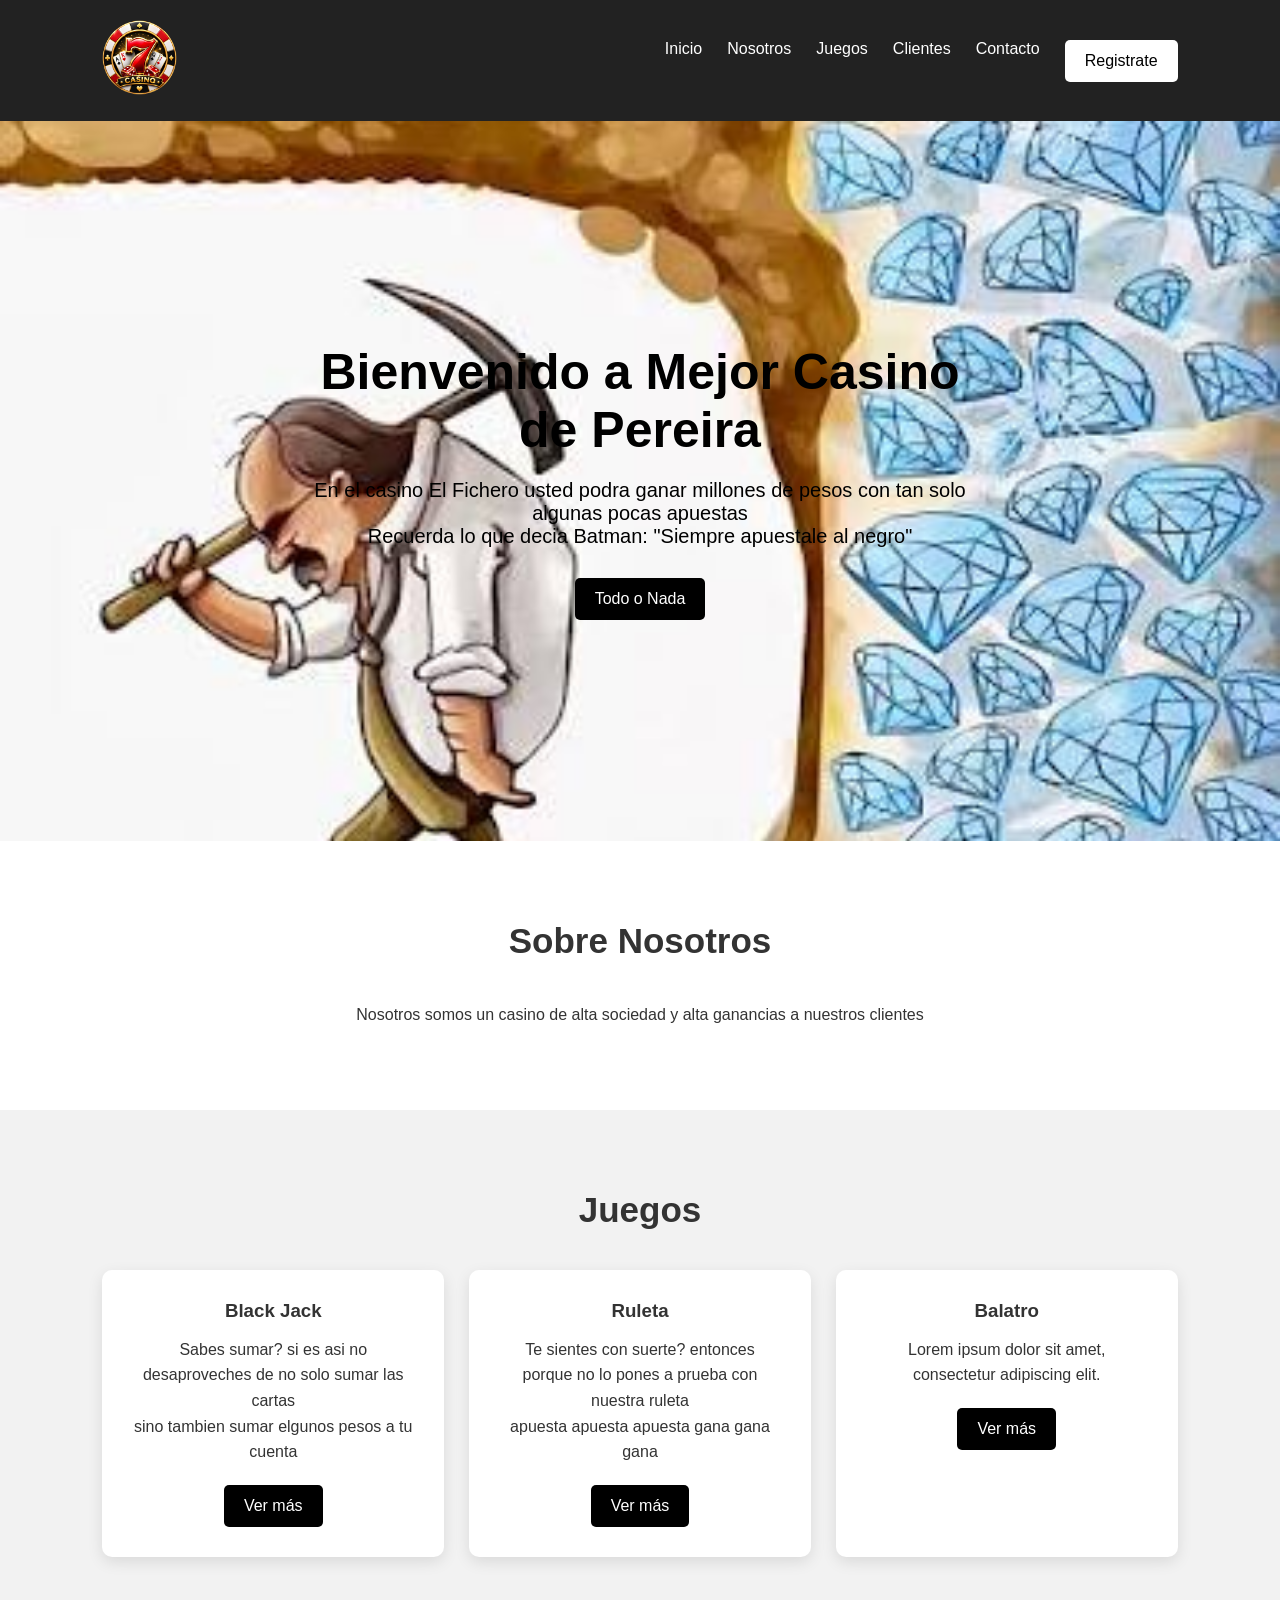
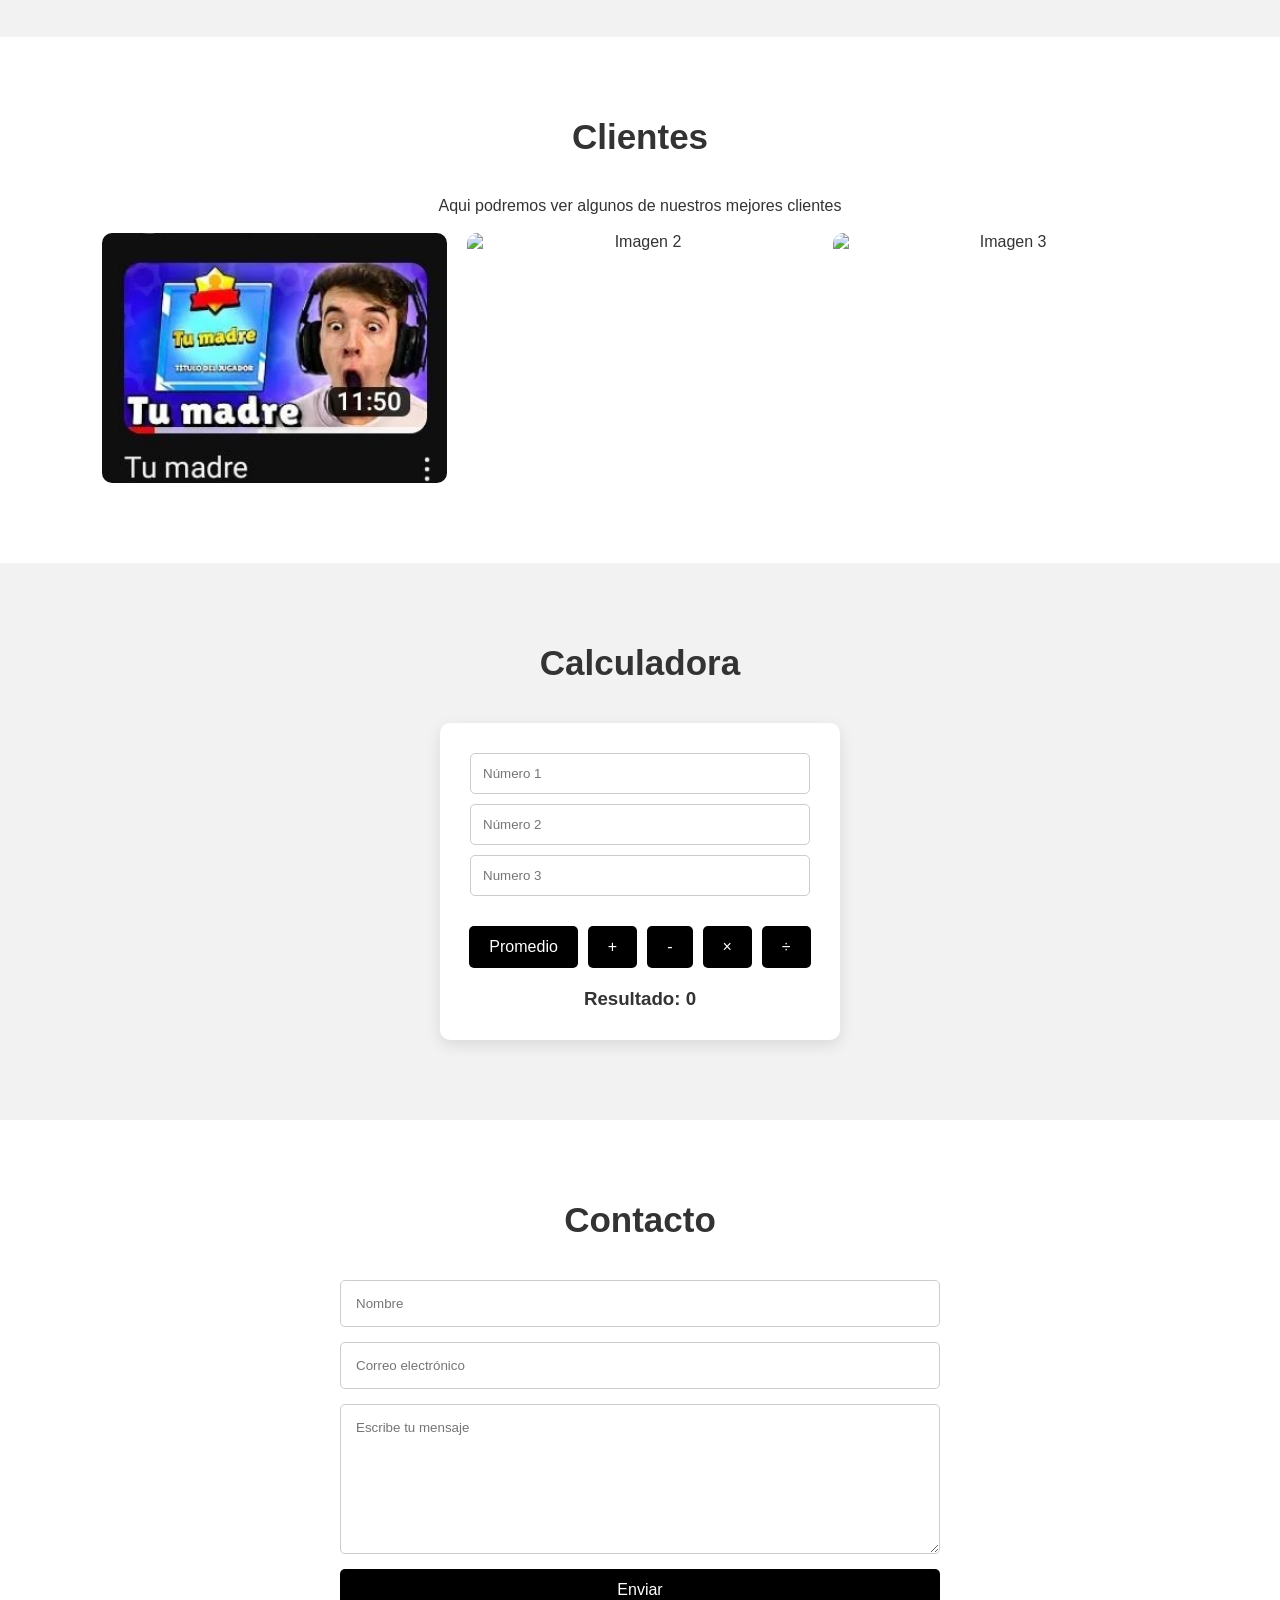
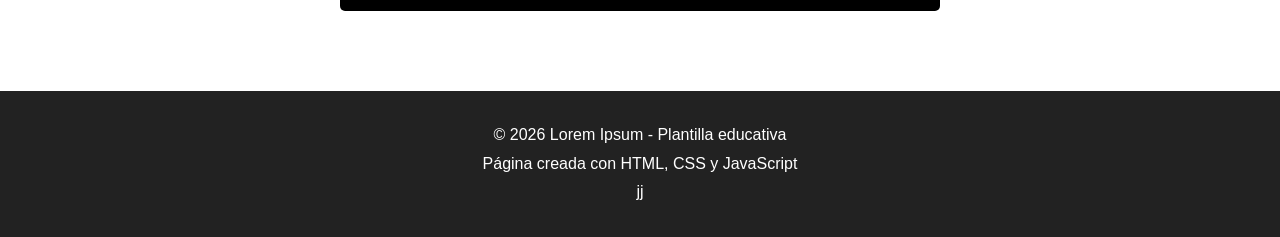
==== index.html @ 34bbb3a9 "modified:   index.html 	modified:   styles.css" ====
<!DOCTYPE html>
<html lang="es">
<head>
    <meta charset="UTF-8">
    <meta name="viewport" content="width=device-width, initial-scale=1.0">

    <title>El Fichero</title>

    <!-- Conexión con CSS -->
    <link rel="stylesheet" href="styles.css">
</head>

<body>

    <!-- =========================
         ENCABEZADO
    ========================== -->
    <header>

        <div class="logo">
            <img src="logo.png" alt="" width="75px">
        </div>

        <nav>
            <a href="#inicio" class="botr">Inicio</a>
            <a href="#nosotros" class="botg">Nosotros</a>
            <a href="#servicios" class="botr">Juegos</a>
            <a href="#clientes" class="botg">Clientes</a>
            <a href="#contacto" class="botr">Contacto</a>
            <button href="registro.html" class="BT">Registrate</button>
        </nav>

    </header>


    <!-- =========================
         SECCIÓN PRINCIPAL
    ========================== -->
    <section id="inicio" class="hero">

        <div class="hero-text">

            <h1>Bienvenido a Mejor Casino de Pereira</h1>

            <p>
                En el casino El Fichero usted podra ganar millones de pesos con tan solo algunas pocas apuestas <br>
                Recuerda lo que decia Batman: "Siempre apuestale al negro"
            </p>

            <button onclick="mostrarMensaje()">
                Todo o Nada
            </button>

        </div>

    </section>


    <!-- =========================
         NOSOTROS
    ========================== -->
    <section id="nosotros" class="section">

        <h2>Sobre Nosotros</h2>

        <p class="texto-centro">
            Nosotros somos un casino de alta sociedad y alta ganancias a nuestros clientes
        </p>

    </section>


    <!-- =========================
         SERVICIOS
    ========================== -->
    <section id="servicios" class="section fondo">

        <h2>Juegos</h2>

        <div class="cards">

            <div class="card">
                <h3>Black Jack</h3>
                <p>
                Sabes sumar? si es asi no desaproveches de no solo sumar las cartas<br>
                    sino tambien sumar elgunos pesos a tu cuenta
                </p>

                <button onclick="mostrarServicio('Bro momento')">
                    Ver más
                </button>
            </div>


            <div class="card">
                <h3>Ruleta</h3>
                <p>
                  Te sientes con suerte? entonces porque no lo pones a prueba con nuestra ruleta<br>
                    apuesta apuesta apuesta gana gana gana
                </p>

                <button onclick="mostrarServicio('Servicio 02')">
                    Ver más
                </button>
            </div>
            <!--XDd-->

            <div class="card">
                <h3>Balatro</h3>
                <p>
                    Lorem ipsum dolor sit amet, consectetur adipiscing elit.
                </p>

                <button onclick="mostrarServicio('Servicio 03')">
                    Ver más
                </button>
            </div>

        </div>

    </section>


    <!-- =========================
         GALERÍA
    ========================== -->
    <section id="clientes" class="section">

        <h2>Clientes</h2>
        <p>Aqui podremos ver algunos de nuestros mejores clientes</p>
        <br>
        <div class="galeria">

            <img
                src="tumadre.jpeg"
                alt="Imagen 1"
                onclick="ampliarImagen(this)"
         >

            <img
                src="https://picsum.photos/400/300?random=2"
                alt="Imagen 2"
                onclick="ampliarImagen(this)"
            >

            <img
                src="https://picsum.photos/400/300?random=3"
                alt="Imagen 3"
                onclick="ampliarImagen(this)"
            >

        </div>

    </section>


    <!-- =========================
         CALCULADORA
    ========================== -->
    <section class="section fondo">

        <h2>Calculadora</h2>

        <div class="calculadora">

            <input
                type="number"
                id="numero1"
                placeholder="Número 1"
            >

            <input
                type="number"
                id="numero2"
                placeholder="Número 2"
            >
            <input
                type="number"
                id="numero3"
                placeholder="Numero 3"
            >
            <div class="botones-calculadora">
                <button onclick="promedio()">
                    Promedio
                </button>

                <button onclick="sumar()">
                    +
                </button>

                <button onclick="restar()">
                    -
                </button>

                <button onclick="multiplicar()">
                    ×
                </button>

                <button onclick="dividir()">
                    ÷
                </button>

            </div>

            <h3 id="resultado">
                Resultado: 0
            </h3>

        </div>

    </section>


    <!-- =========================
         CONTACTO
    ========================== -->
    <section id="contacto" class="section">

        <h2>Contacto</h2>

        <form onsubmit="enviarFormulario(event)">

            <input
                type="text"
                id="nombre"
                placeholder="Nombre"
                required
            >

            <input
                type="email"
                id="correo"
                placeholder="Correo electrónico"
                required
            >

            <textarea
                id="mensaje"
                placeholder="Escribe tu mensaje"
                required
            ></textarea>

            <button type="submit">
                Enviar
            </button>

        </form>

    </section>


    <!-- =========================
         PIE DE PÁGINA
    ========================== -->
    <footer>

        <p>
            © 2026 Lorem Ipsum - Plantilla educativa
        </p>

        <p>
            Página creada con HTML, CSS y JavaScript
        </p>
        <span>jj</span>

    </footer>


    <!-- Conexión con JavaScript -->
    <script src="script.js"></script>

</body>
</html>
---- styles.css ----
/* =========================
   CONFIGURACIÓN GENERAL
========================= */

* {
    margin: 0;
    padding: 0;
    box-sizing: border-box;
}

html {
    scroll-behavior: smooth;
}

body {
    font-family: Arial, sans-serif;
    background-color: #ffffff;
    color: #333333;
}
body p {
    font-family:'Lucida Sans', 'Lucida Sans Regular', 'Lucida Grande', 'Lucida Sans Unicode', Geneva, Verdana, sans-serif;
}
nav .BT{
    background-color: white;
    color: black;

    border: none;

    padding: 12px 20px;

    border-radius: 5px;

    cursor: pointer;

    font-size: 16px;

    font-family:'Franklin Gothic Medium', 'Arial Narrow', Arial, sans-serif;
    
    display: flex;

    transition: 0.4s;
}
nav .BT:hover {
    background-color: darkgreen;
    color: white;

}

/* =========================
   ENCABEZADO
========================= */

header {
    background-color: #222222;
    color: white;

    display: flex;
    justify-content: space-between;
    align-items: center;

    padding: 20px 8%;

    position: sticky;
    top: 0;

    z-index: 1000;
}

.logo {
    font-size: 25px;
    font-weight: bold;
}

nav {
    display: flex;
    gap: 25px;
}

nav a{
    color: white;
    text-decoration: none;
}

nav .botr:hover{
    color: red;
}
nav .botg:hover{
    color: darkgreen;
}


/* =========================
   HERO
========================= */

.hero {
    min-height: 80vh;

    display: flex;
    justify-content: center;
    align-items: center;

    text-align: center;

    padding: 40px;

    background-image:
        url("apuesta.jfif");

    background-size: cover;
    background-position: center;

    color: black;
}

.hero-text {
    max-width: 700px;
}

.hero h1 {
    font-size: 50px;
    margin-bottom: 20px;
}

.hero p {
    font-size: 20px;
    margin-bottom: 30px;
}


/* =========================
   SECCIONES
========================= */

.section {
    padding: 80px 8%;
    text-align: center;
}

.section h2 {
    text-align: center;
    font-size: 35px;
    margin-bottom: 40px;
}

.fondo {
    background-color: #f2f2f2;
}

.texto-centro {
    max-width: 800px;
    margin: auto;
    text-align: center;
    line-height: 1.8;
}


/* =========================
   BOTONES
========================= */

button {
    background-color: black;
    color: white;
   
    border: none;

    padding: 12px 20px;

    border-radius: 5px;

    cursor: pointer;

    font-size: 16px;

    transition-duration: 0.4s;
}

button:hover {
    background-color: green;
}


/* =========================
   TARJETAS
========================= */

.cards {
    display: grid;

    grid-template-columns:
        repeat(3, 1fr);

    gap: 25px;
}

.card {
    background-color: white;

    padding: 30px;

    text-align: center;

    border-radius: 10px;

    box-shadow:
        0 5px 15px rgba(0, 0, 0, 0.1);
}

.card h3 {
    margin-bottom: 15px;
}

.card p {
    margin-bottom: 20px;
    line-height: 1.6;
}


/* =========================
    ERÍA
========================= */

.galeria {
    display: grid;

    grid-template-columns:
        repeat(3, 1fr);

    gap: 20px;
}
.galeria p {
    max-width: 800px;
    margin: auto;
    text-align: center;
    line-height: 1.8;
}
.galeria img {
    
    width: 100%;

    height: 250px;

    object-fit: cover;

    border-radius: 10px;

    cursor: pointer;

    transition: transform 0.3s;
}

.galeria img:hover {
    transform: scale(1.03);
}


/* =========================
   CALCULADORA
========================= */

.calculadora {
    max-width: 400px;

    margin: auto;

    text-align: center;

    background-color: white;

    padding: 30px;

    border-radius: 10px;

    box-shadow:
        0 5px 15px rgba(0, 0, 0, 0.1);
}

.calculadora input {
    width: 100%;

    padding: 12px;

    margin-bottom: 10px;

    border: 1px solid #ccc;

    border-radius: 5px;
}

.botones-calculadora {
    display: flex;

    justify-content: center;

    gap: 10px;

    margin: 20px 0;
}


/* =========================
   FORMULARIO
========================= */

form {
    max-width: 600px;

    margin: auto;

    display: flex;

    flex-direction: column;

    gap: 15px;
}

form input,
form textarea {
    padding: 15px;

    border: 1px solid #ccc;

    border-radius: 5px;

    font-family: Arial;
}

form textarea {
    height: 150px;

    resize: vertical;
}


/* =========================
   PIE DE PÁGINA
========================= */

footer {
    background-color: #222222;

    color: white;

    text-align: center;

    padding: 30px;

    line-height: 1.8;
}


/* =========================
   RESPONSIVE
========================= */

@media (max-width: 768px) {

    header {
        flex-direction: column;

        gap: 20px;
    }

    nav {
        flex-wrap: wrap;

        justify-content: center;
    }

    .hero h1 {
        font-size: 35px;
    }

    .cards {
        grid-template-columns: 1fr;
    }

    .galeria {
        grid-template-columns: 1fr;
    }

}
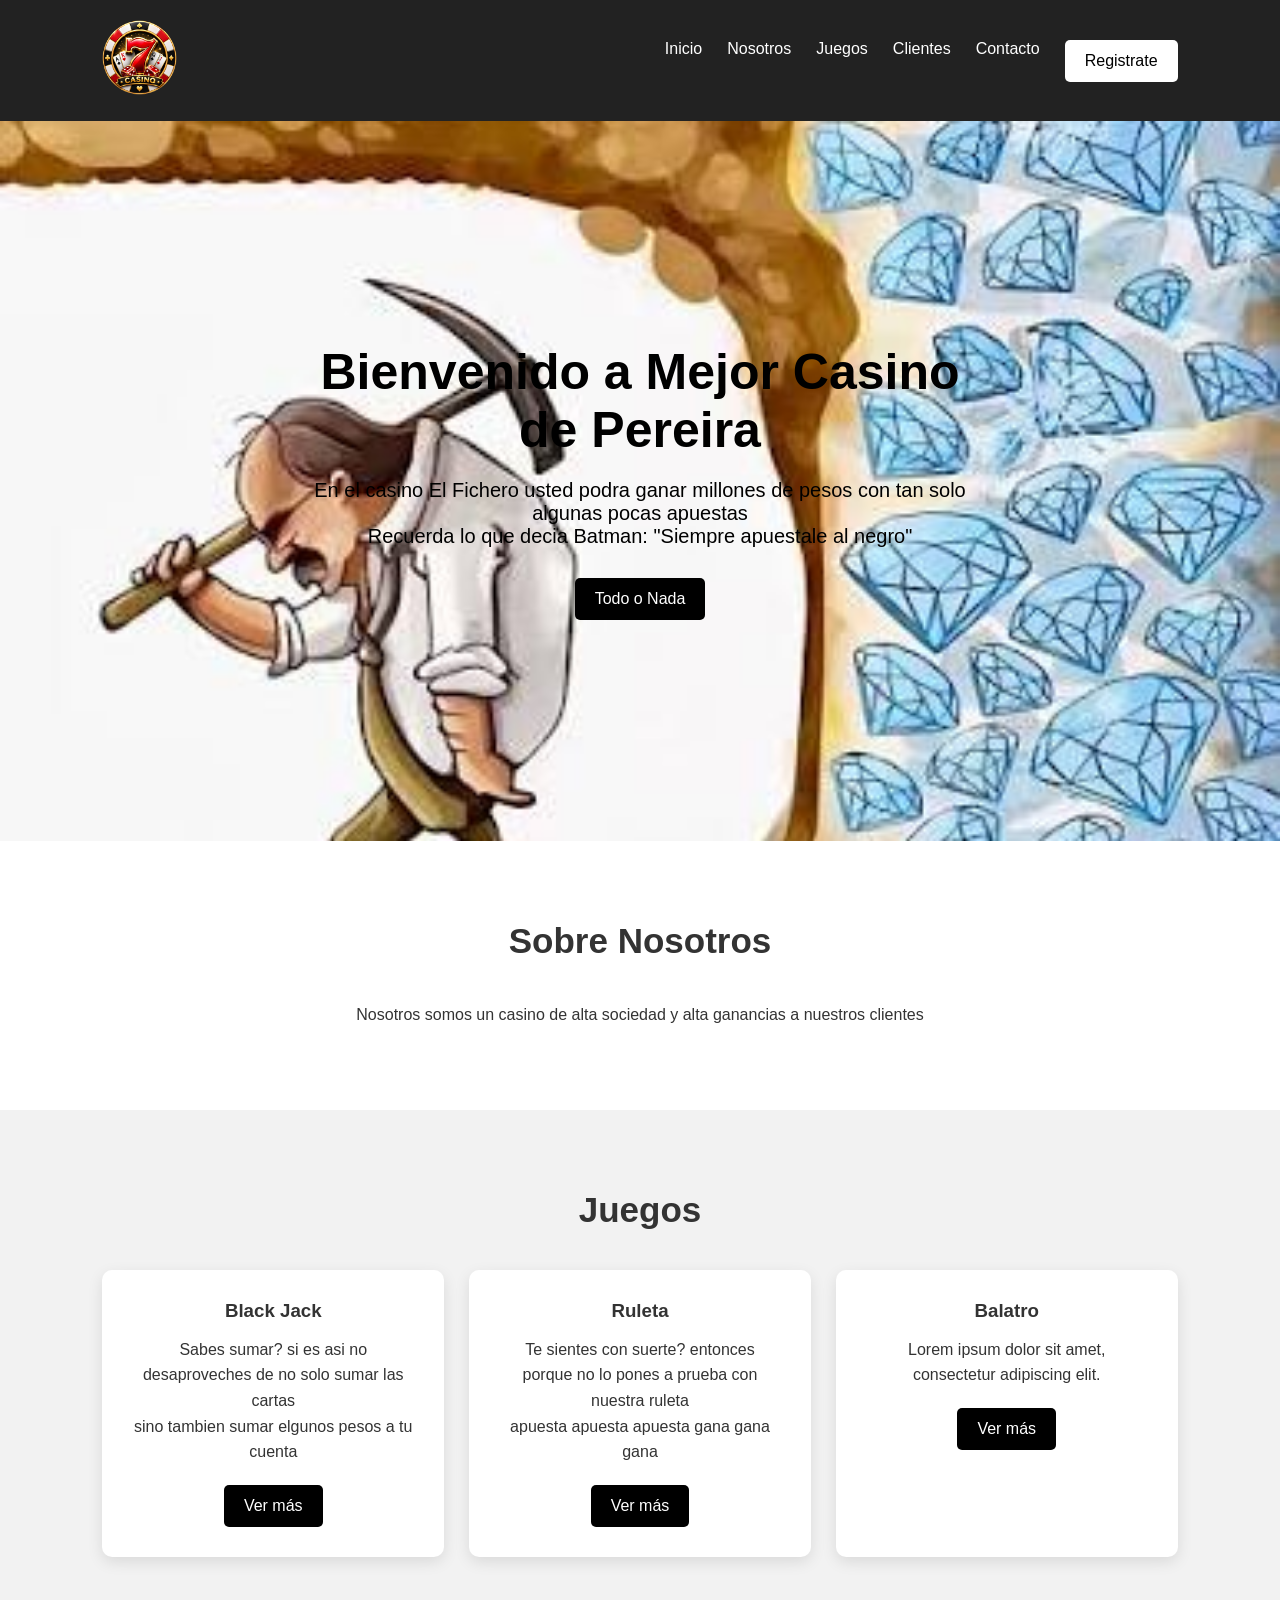
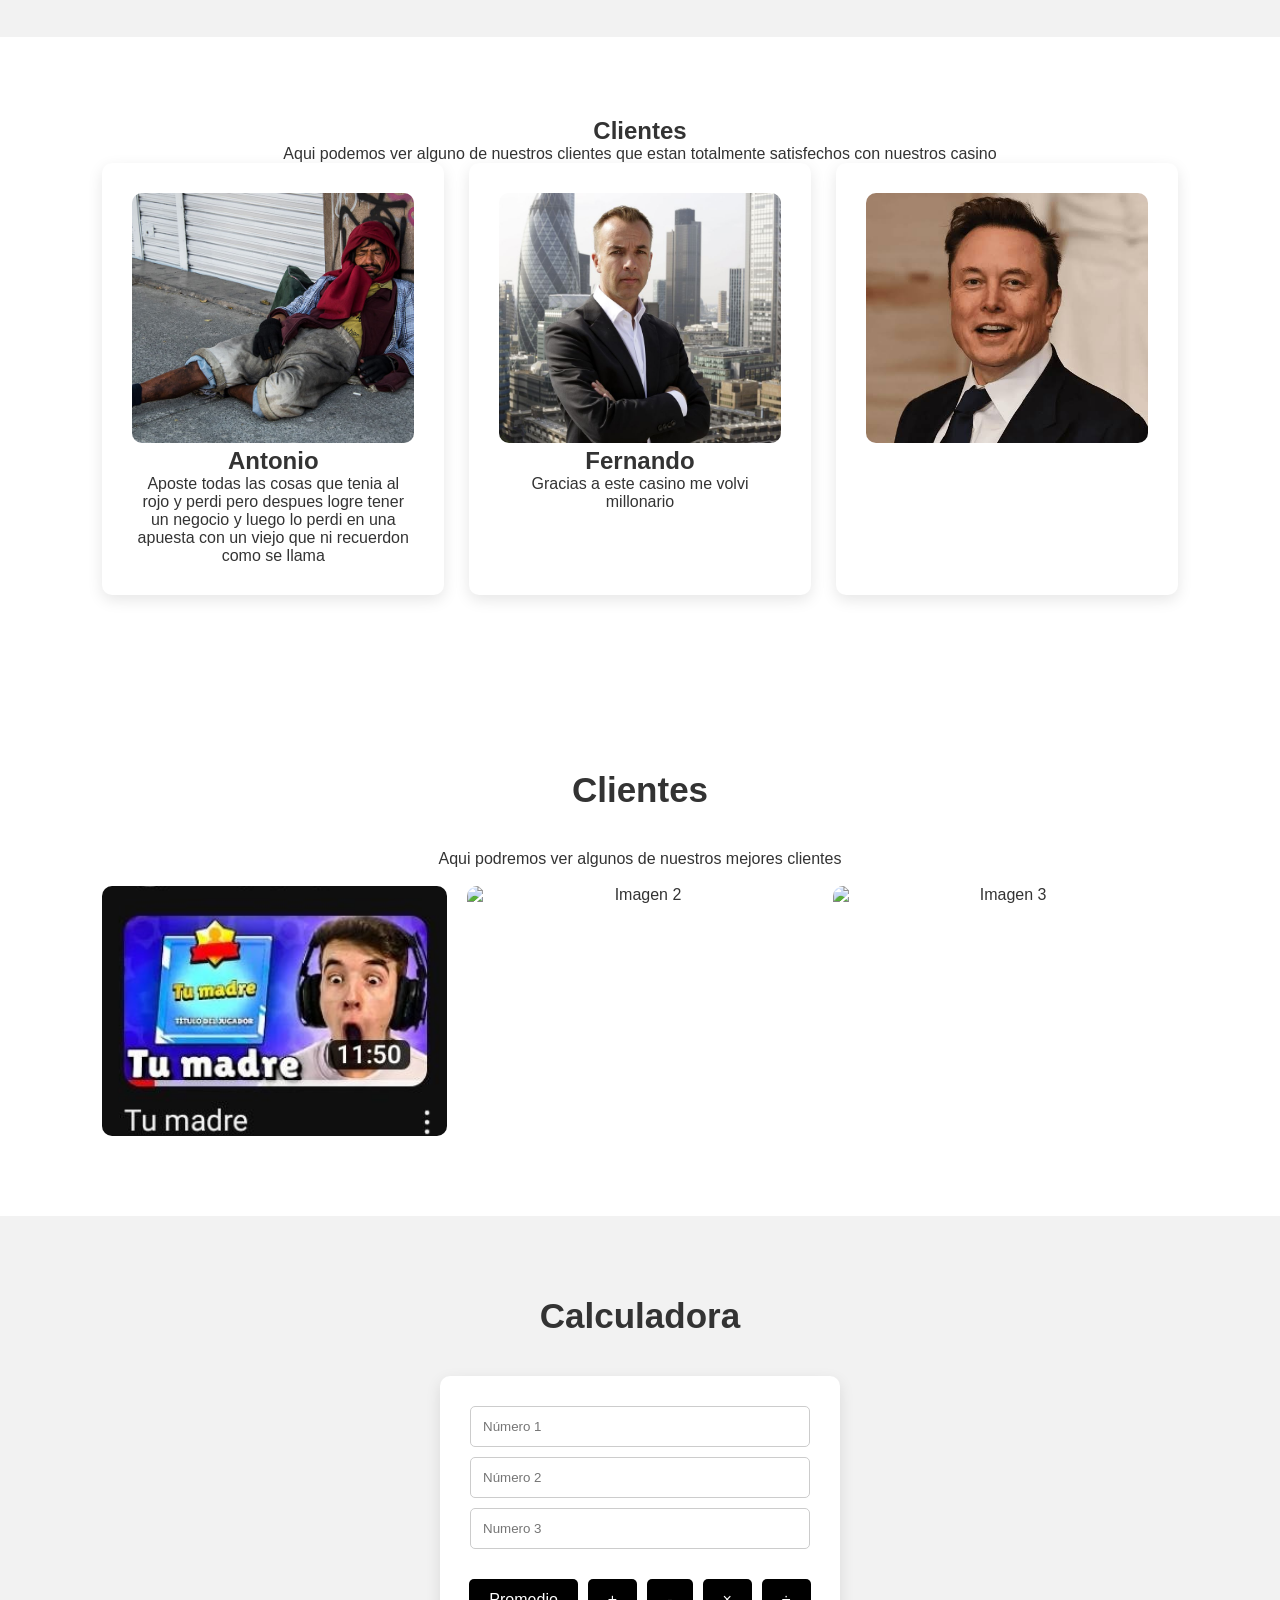
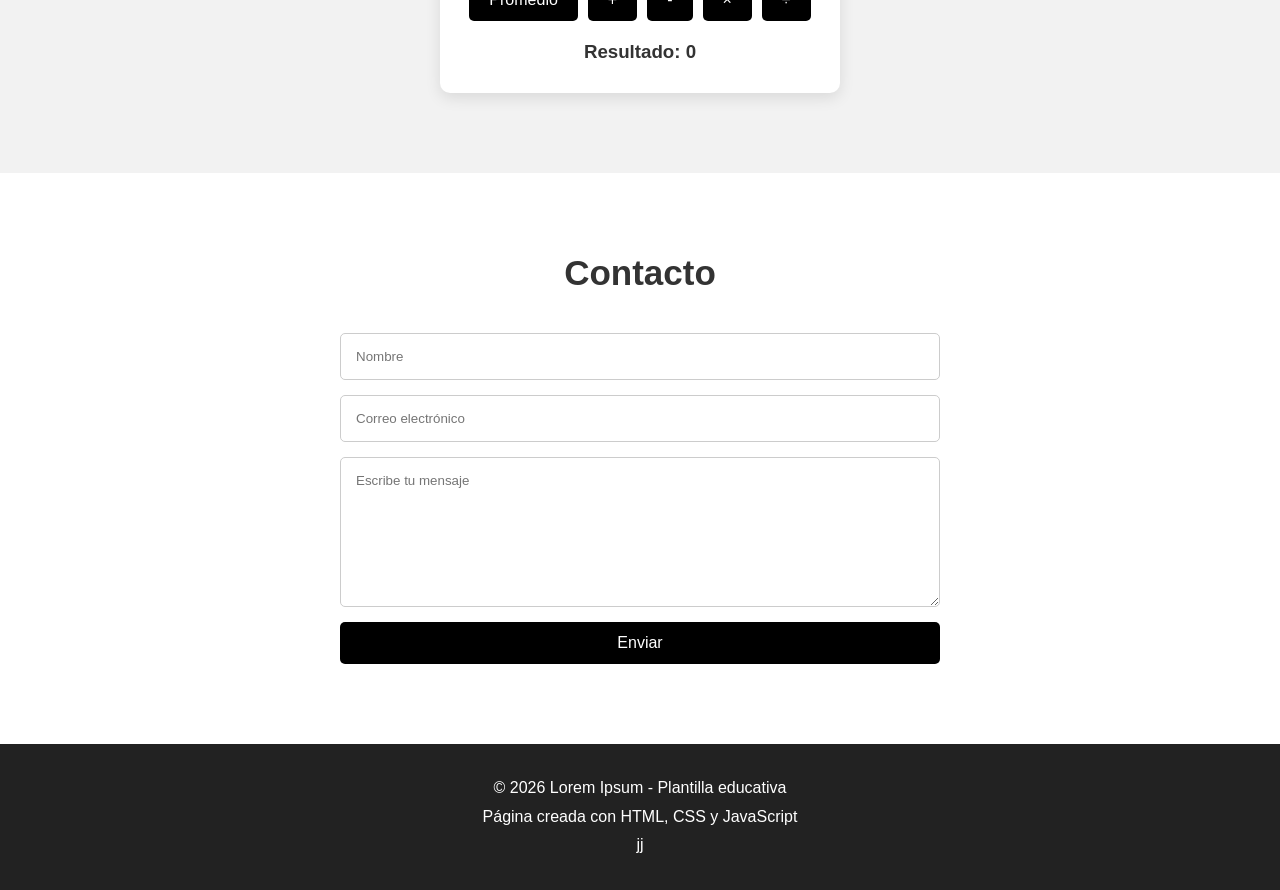
==== commit 06664f5c: "new file:   elon.jfif 	modified:   index.html 	new file:   pobre.jpg 	new file:   rico.jpg 	modified" ====
--- a/index.html
+++ b/index.html
@@ -120,11 +120,33 @@
 
     </section>
 
+    <section id="clientes" class="section">
+        <h1>Clientes</h1>
+        <p>Aqui podemos ver alguno de nuestros clientes que estan totalmente satisfechos con nuestros casino</p>
+        <div class="clien">
+            <div class="client">
+                <img src="pobre.jpg" alt="">
+                <h1>Antonio</h1>
+                <p>Aposte todas las cosas que tenia al rojo y perdi pero despues logre tener un negocio y luego lo perdi en una apuesta con un viejo que ni recuerdon como se llama</p>
+            </div>
+            <div class="client">
+                <img src="rico.jpg" alt="">
+                <h1>Fernando</h1>
+                <p>Gracias a este casino me volvi millonario </p>
+            </div>
+            <div class="client">
+                <img src="elon.jfif" alt="">
+                <p></p>
+            </div>
+        </div>
+
+    </section>
+
 
     <!-- =========================
          GALERÍA
     ========================== -->
-    <section id="clientes" class="section">
+    <section id="fotos" class="section">
 
         <h2>Clientes</h2>
         <p>Aqui podremos ver algunos de nuestros mejores clientes</p>
--- a/styles.css
+++ b/styles.css
@@ -180,6 +180,41 @@
     background-color: green;
 }
 
+.clien{
+        display: grid;
+
+    grid-template-columns:
+        repeat(3, 1fr);
+
+    gap: 25px;
+}
+
+.client{
+        background-color: white;
+
+    padding: 30px;
+
+    text-align: center;
+
+    border-radius: 10px;
+
+    margin-bottom: 15px;
+
+    box-shadow:
+        0 5px 15px rgba(0, 0, 0, 0.1);
+}
+.client img{
+    height: 250px;
+
+    object-fit: cover;
+
+    border-radius: 10px;
+
+    cursor: pointer;
+
+    width: 100%;
+
+}
 
 /* =========================
    TARJETAS
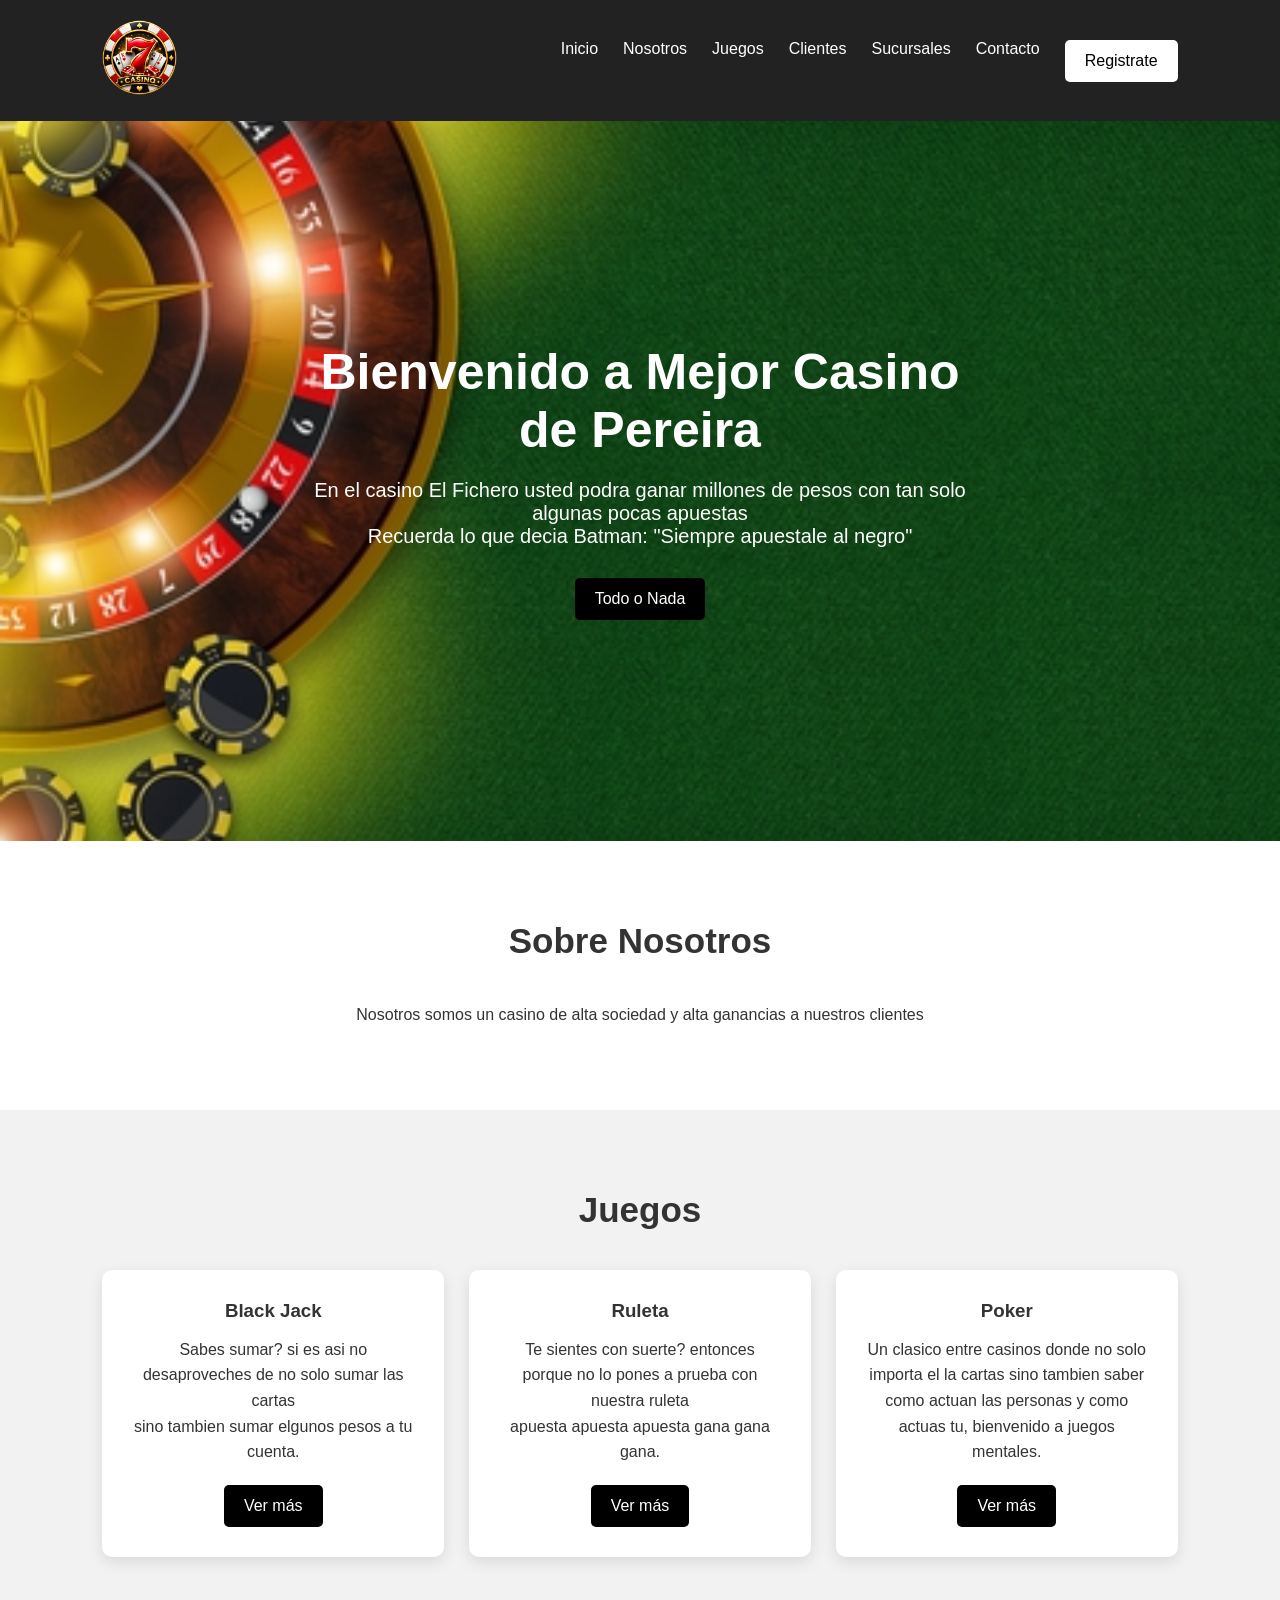
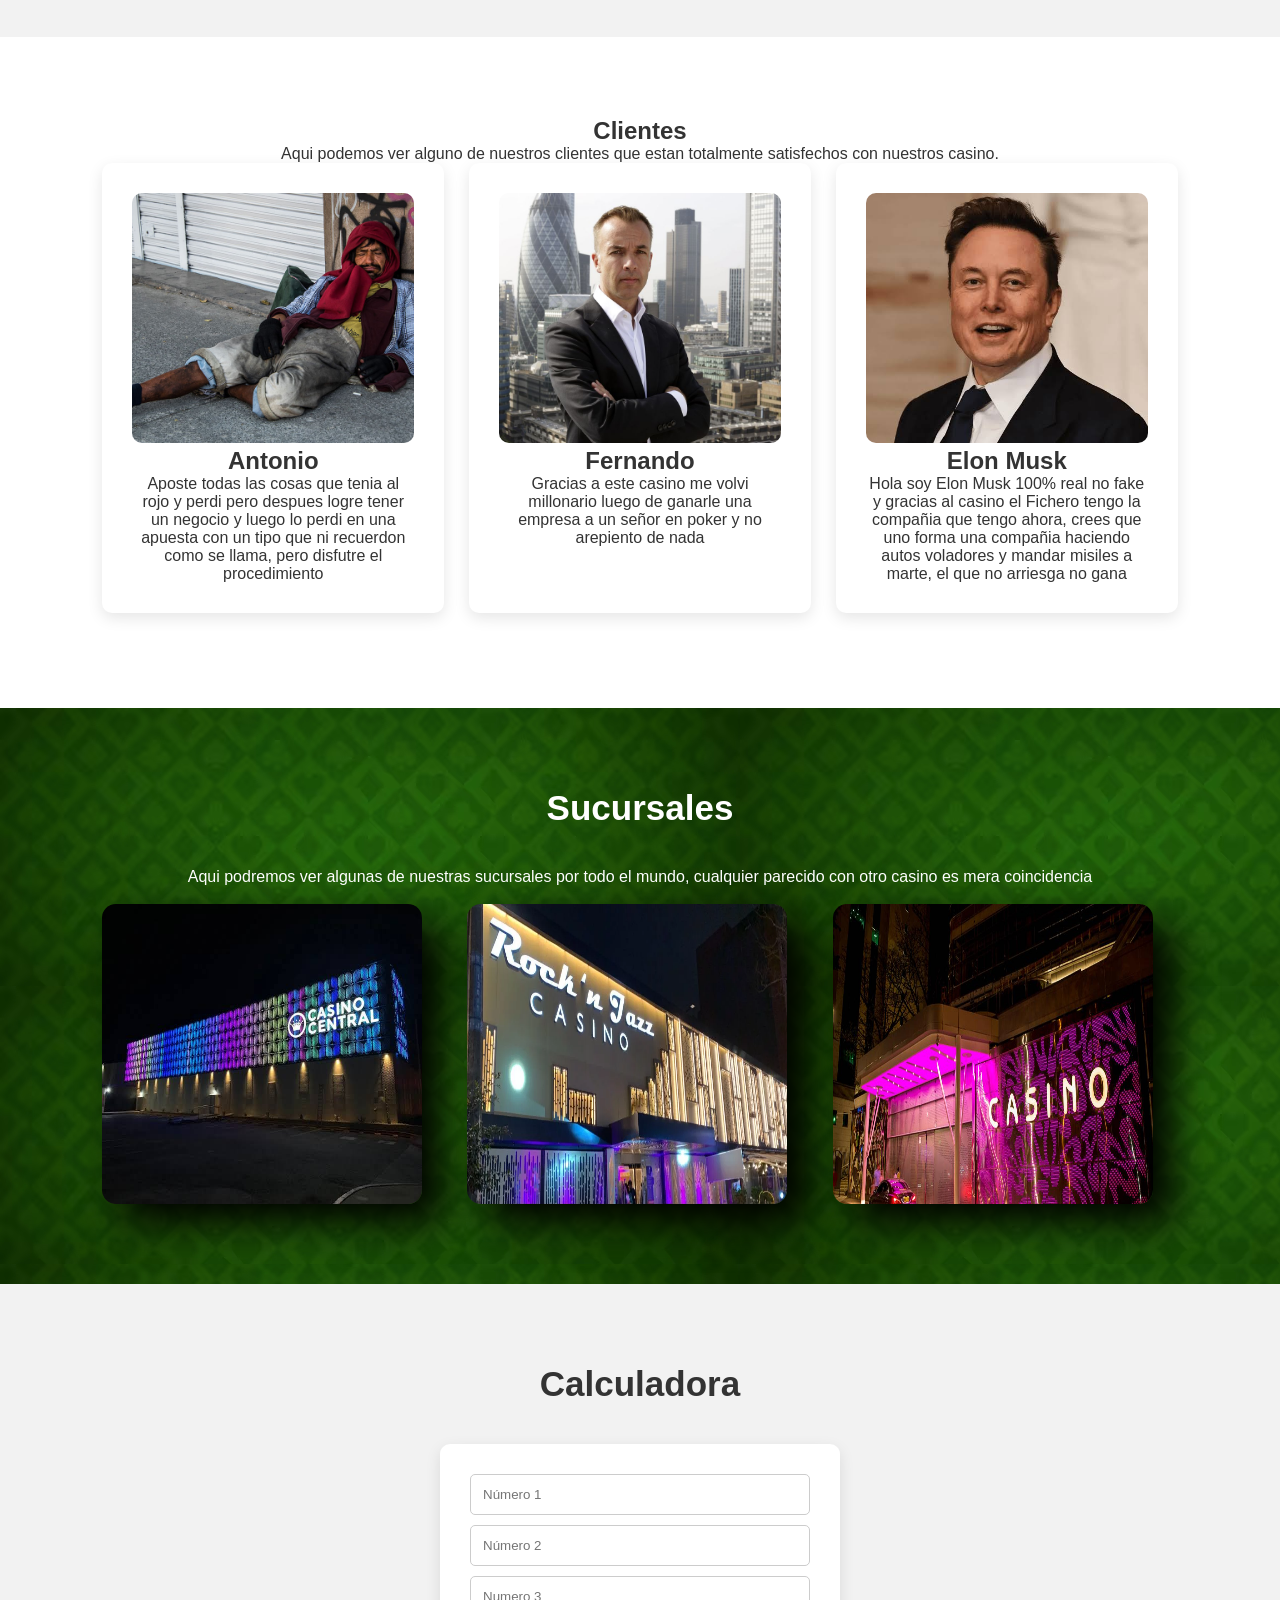
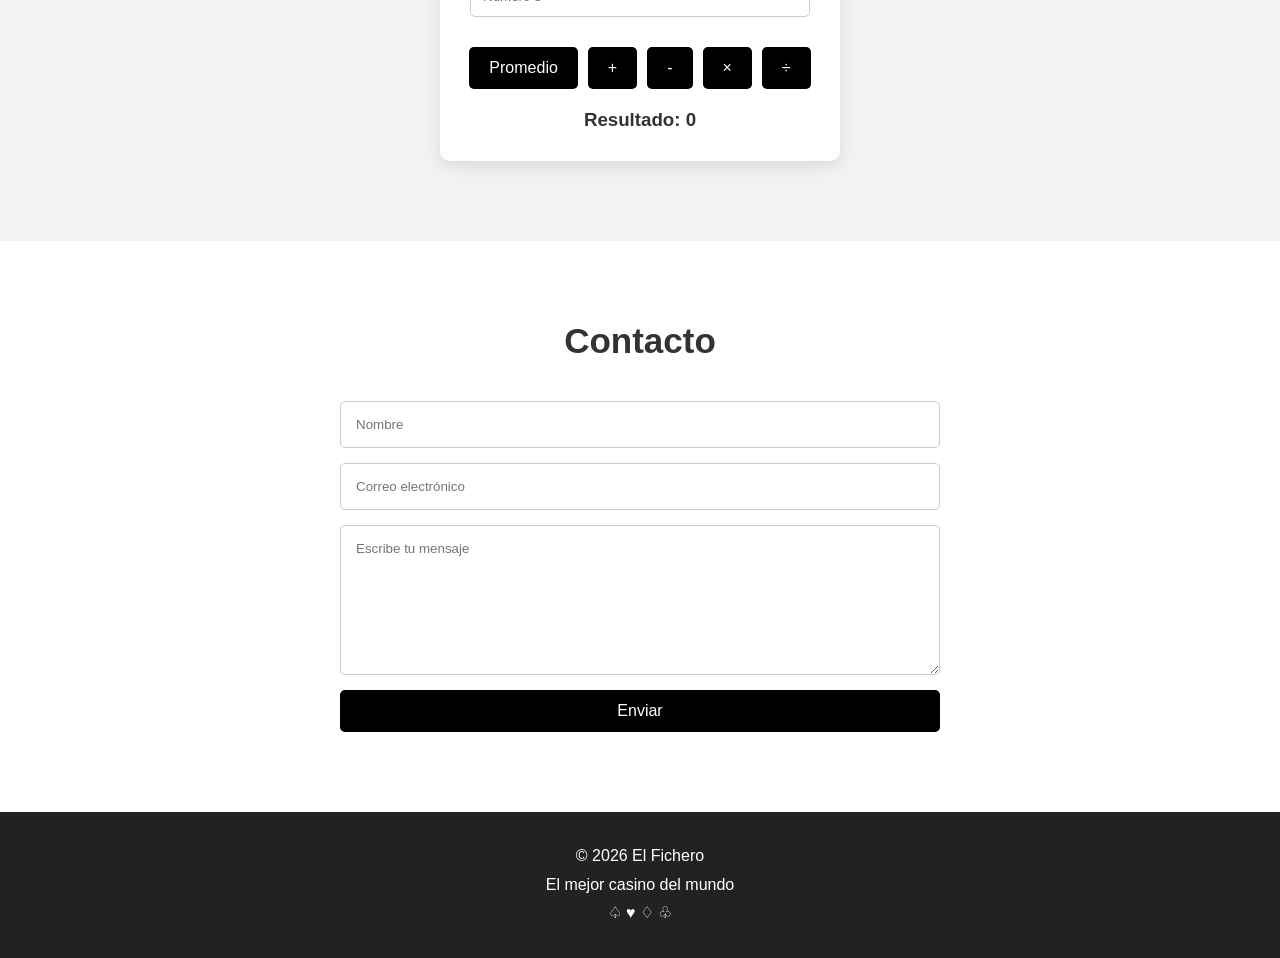
==== commit 45098f2c: "new file:   Detras.jpg 	new file:   casino1.jfif 	new file:   casino2.webp 	new file:   casino3.jpeg" ====
--- a/index.html
+++ b/index.html
@@ -26,8 +26,9 @@
             <a href="#nosotros" class="botg">Nosotros</a>
             <a href="#servicios" class="botr">Juegos</a>
             <a href="#clientes" class="botg">Clientes</a>
+             <a href="#fotos" class="botg">Sucursales</a>
             <a href="#contacto" class="botr">Contacto</a>
-            <button href="registro.html" class="BT">Registrate</button>
+            <button onclick="location.href='registro.html'" class="BT">Registrate</button>
         </nav>
 
     </header>
@@ -83,10 +84,10 @@
                 <h3>Black Jack</h3>
                 <p>
                 Sabes sumar? si es asi no desaproveches de no solo sumar las cartas<br>
-                    sino tambien sumar elgunos pesos a tu cuenta
+                    sino tambien sumar elgunos pesos a tu cuenta.
                 </p>
 
-                <button onclick="mostrarServicio('Bro momento')">
+                <button onclick="mostrarServicio('BLACK JACK')">
                     Ver más
                 </button>
             </div>
@@ -96,22 +97,22 @@
                 <h3>Ruleta</h3>
                 <p>
                   Te sientes con suerte? entonces porque no lo pones a prueba con nuestra ruleta<br>
-                    apuesta apuesta apuesta gana gana gana
+                    apuesta apuesta apuesta gana gana gana.
                 </p>
 
-                <button onclick="mostrarServicio('Servicio 02')">
+                <button onclick="mostrarServicio('RULETA')">
                     Ver más
                 </button>
             </div>
             <!--XDd-->
 
             <div class="card">
-                <h3>Balatro</h3>
+                <h3>Poker</h3>
                 <p>
-                    Lorem ipsum dolor sit amet, consectetur adipiscing elit.
+                  Un clasico entre casinos donde no solo importa el la cartas sino tambien saber como actuan las personas y como actuas tu, bienvenido a juegos mentales.  
                 </p>
 
-                <button onclick="mostrarServicio('Servicio 03')">
+                <button onclick="mostrarServicio('POKER')">
                     Ver más
                 </button>
             </div>
@@ -122,21 +123,22 @@
 
     <section id="clientes" class="section">
         <h1>Clientes</h1>
-        <p>Aqui podemos ver alguno de nuestros clientes que estan totalmente satisfechos con nuestros casino</p>
+        <p>Aqui podemos ver alguno de nuestros clientes que estan totalmente satisfechos con nuestros casino.</p>
         <div class="clien">
             <div class="client">
                 <img src="pobre.jpg" alt="">
                 <h1>Antonio</h1>
-                <p>Aposte todas las cosas que tenia al rojo y perdi pero despues logre tener un negocio y luego lo perdi en una apuesta con un viejo que ni recuerdon como se llama</p>
+                <p>Aposte todas las cosas que tenia al rojo y perdi pero despues logre tener un negocio y luego lo perdi en una apuesta con un tipo que ni recuerdon como se llama, pero disfutre el procedimiento</p>
             </div>
             <div class="client">
                 <img src="rico.jpg" alt="">
                 <h1>Fernando</h1>
-                <p>Gracias a este casino me volvi millonario </p>
+                <p>Gracias a este casino me volvi millonario luego de ganarle una empresa a un señor en poker y no arepiento de nada</p>
             </div>
             <div class="client">
                 <img src="elon.jfif" alt="">
-                <p></p>
+                <h1>Elon Musk</h1>
+                <p>Hola soy Elon Musk 100% real no fake y gracias al casino el Fichero tengo la compañia que tengo ahora, crees que uno forma una compañia haciendo autos voladores y mandar misiles a marte, el que no arriesga no gana</p>
             </div>
         </div>
 
@@ -146,31 +148,45 @@
     <!-- =========================
          GALERÍA
     ========================== -->
-    <section id="fotos" class="section">
-
-        <h2>Clientes</h2>
-        <p>Aqui podremos ver algunos de nuestros mejores clientes</p>
+    <section id="fotos" class="mesa">
+
+        <h2>Sucursales</h2>
+        <p>Aqui podremos ver algunas de nuestras sucursales por todo el mundo, cualquier parecido con otro casino es mera coincidencia</p>
         <br>
         <div class="galeria">
-
-            <img
-                src="tumadre.jpeg"
-                alt="Imagen 1"
-                onclick="ampliarImagen(this)"
-         >
-
-            <img
-                src="https://picsum.photos/400/300?random=2"
-                alt="Imagen 2"
-                onclick="ampliarImagen(this)"
-            >
-
-            <img
-                src="https://picsum.photos/400/300?random=3"
-                alt="Imagen 3"
-                onclick="ampliarImagen(this)"
-            >
-
+            <div class="foto">
+                <div class="medio"> 
+                    <div class="delante">
+                        <img src="casino1.jfif" alt="">
+                    </div>
+                    <div class="detras">
+                        <h1>Miami</h1>
+                        <p>Miami me lo confirmo asi como confirmamos nuestrra sucursales ahi</p>
+                    </div>
+                </div>
+            </div>
+            <div class="foto">
+                <div class="medio"> 
+                    <div class="delante">
+                        <img src="casino2.webp" alt="">
+                    </div>
+                    <div class="detras">
+                        <h1>El Bagre</h1>
+                        <p>Una de nuestras mejores sucursales, quien entra ahi nunca sale</p>
+                    </div>
+                </div>
+            </div>
+            <div class="foto">
+                <div class="medio"> 
+                    <div class="delante">
+                        <img src="casino3.jpeg" alt="">
+                    </div>
+                    <div class="detras">
+                        <h1>La Chingada</h1>
+                        <p>El casino mas famoso en Mexico esta en La Chingada y es nuestro</p>
+                    </div>
+                </div>
+            </div>
         </div>
 
     </section>
@@ -277,13 +293,13 @@
     <footer>
 
         <p>
-            © 2026 Lorem Ipsum - Plantilla educativa
+            © 2026 El Fichero
         </p>
 
         <p>
-            Página creada con HTML, CSS y JavaScript
+            El mejor casino del mundo
         </p>
-        <span>jj</span>
+        <span>♤ ♥ ♢ ♧</span>
 
     </footer>
 
--- a/styles.css
+++ b/styles.css
@@ -105,12 +105,12 @@
     padding: 40px;
 
     background-image:
-        url("apuesta.jfif");
+        url("Detras.jpg");
 
     background-size: cover;
     background-position: center;
 
-    color: black;
+    color: white;
 }
 
 .hero-text {
@@ -143,6 +143,20 @@
     margin-bottom: 40px;
 }
 
+.mesa {
+    color: white;
+    padding: 80px 8%;
+    text-align: center;
+    background-image:url(fondo.avif);
+}
+
+.mesa h2 {
+    color: white;
+    text-align: center;
+    font-size: 35px;
+    margin-bottom: 40px;
+}
+
 .fondo {
     background-color: #f2f2f2;
 }
@@ -270,23 +284,49 @@
     text-align: center;
     line-height: 1.8;
 }
-.galeria img {
-    
+.foto {
+    height: 300px;
+    width: 320px;
+    perspective: 600px;
+    border-radius: 10px;
+    cursor: pointer;
+}
+.medio{
+    position: relative;
     width: 100%;
-
-    height: 250px;
-
-    object-fit: cover;
-
-    border-radius: 10px;
-
-    cursor: pointer;
-
-    transition: transform 0.3s;
-}
-
-.galeria img:hover {
-    transform: scale(1.03);
+    height: 100%;
+    transition: transform 0.6s;
+    transform-style: preserve-3d;
+}
+.foto:hover .medio{
+    transform: rotateY(180deg);
+}
+.delante,
+.detras {
+    position: absolute;
+    inset: 0;
+    backface-visibility: hidden;
+    border-radius: 14px;
+    box-sizing: border-box;
+    box-shadow: 20px 20px 40px rgba(0, 0, 0);
+}
+
+.delante img{
+    border-radius: 14px;
+        height: 300px;
+    width: 320px;
+}
+.detras{
+        border-radius: 14px;
+        height: 300px;
+    width: 320px;
+    transform: rotateY(180deg);
+    background-color: white;
+    color: red;
+    padding: 30px;
+    text-align: center;
+    border-radius: 10px;
+    margin-bottom: 15px;
 }
 
 
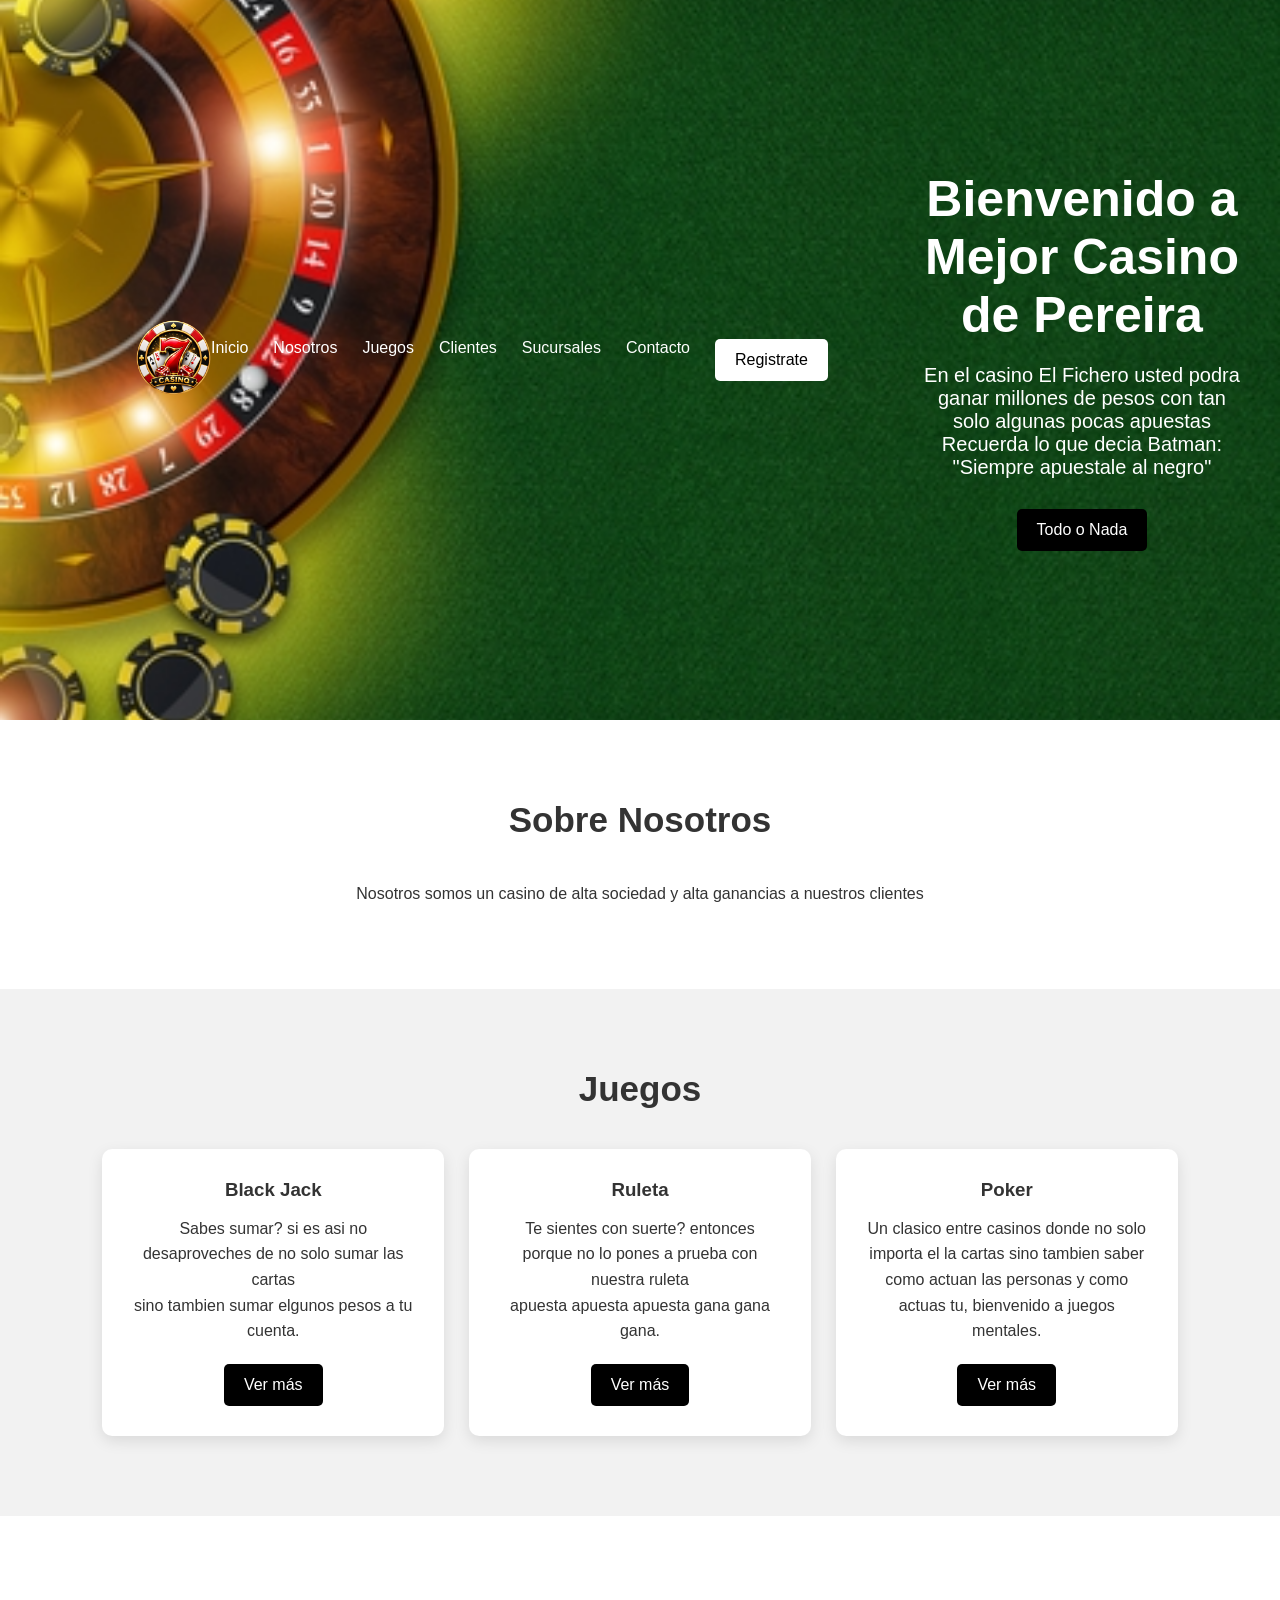
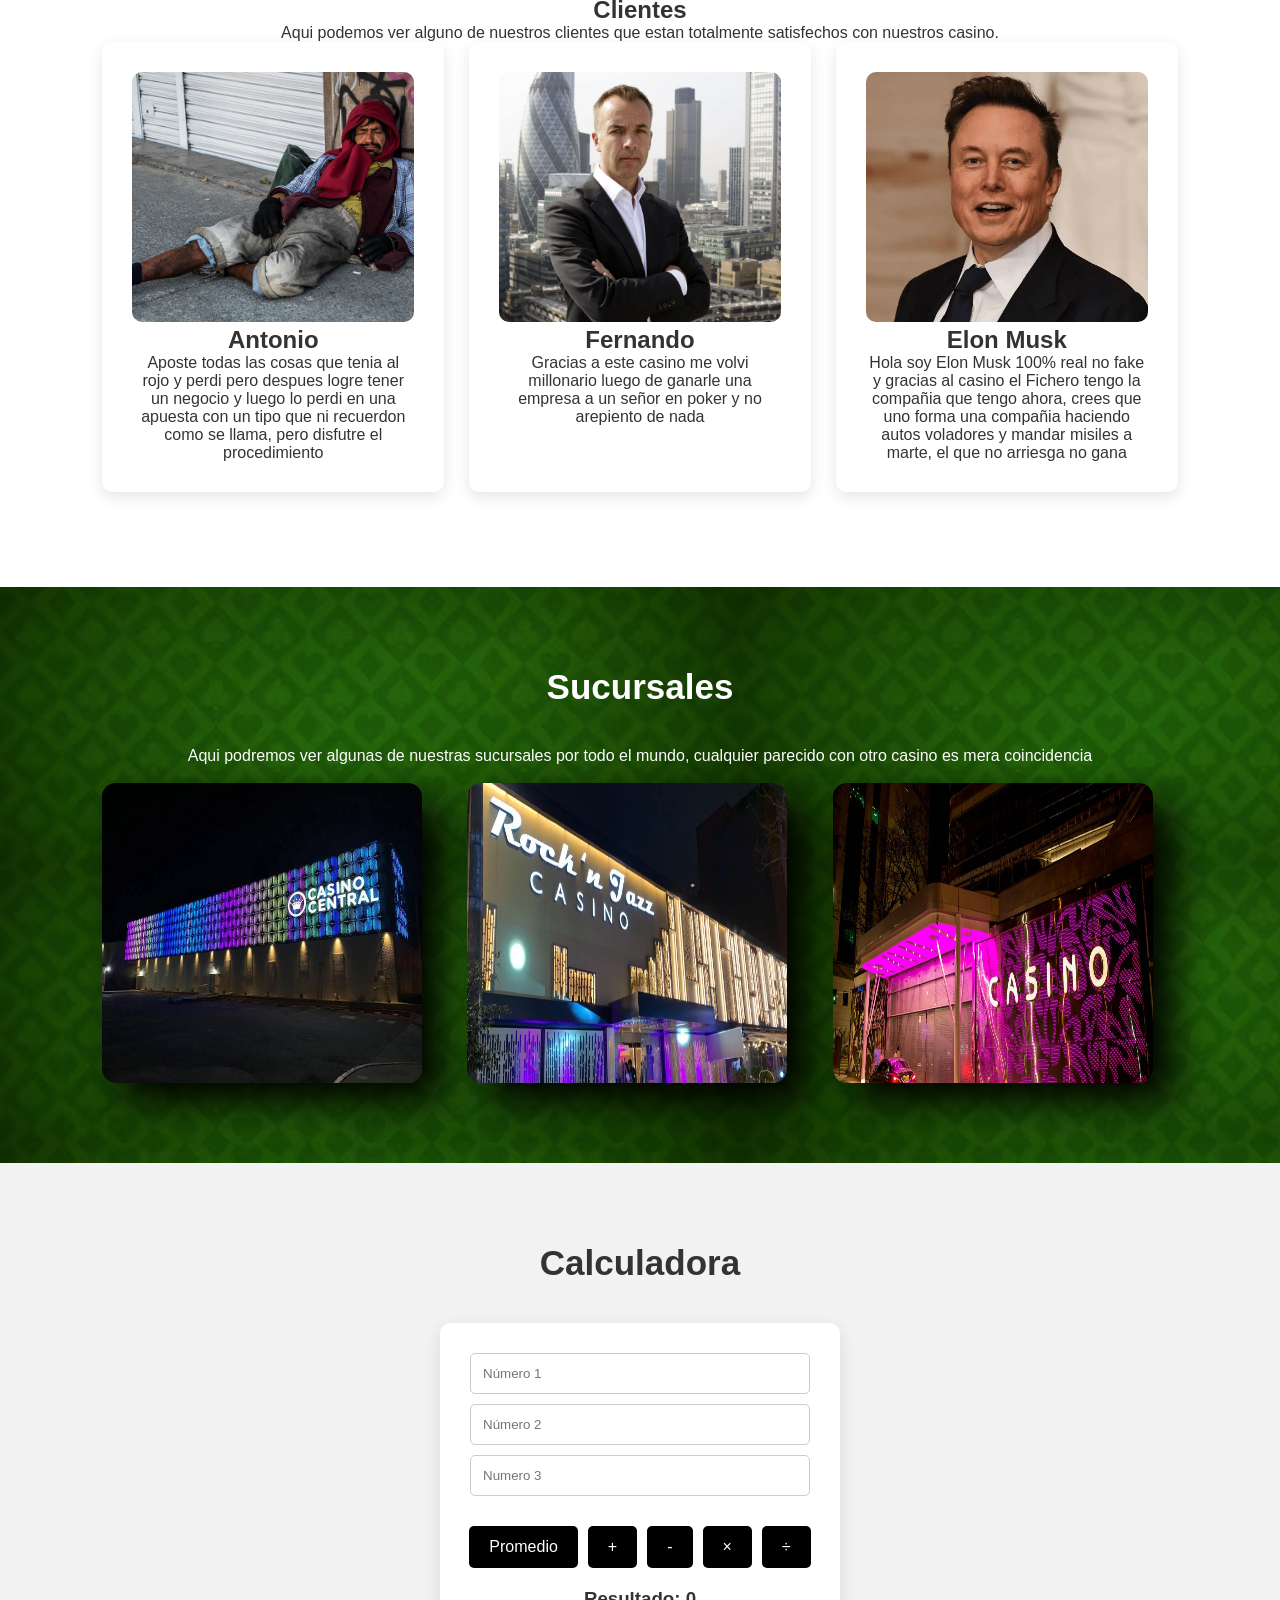
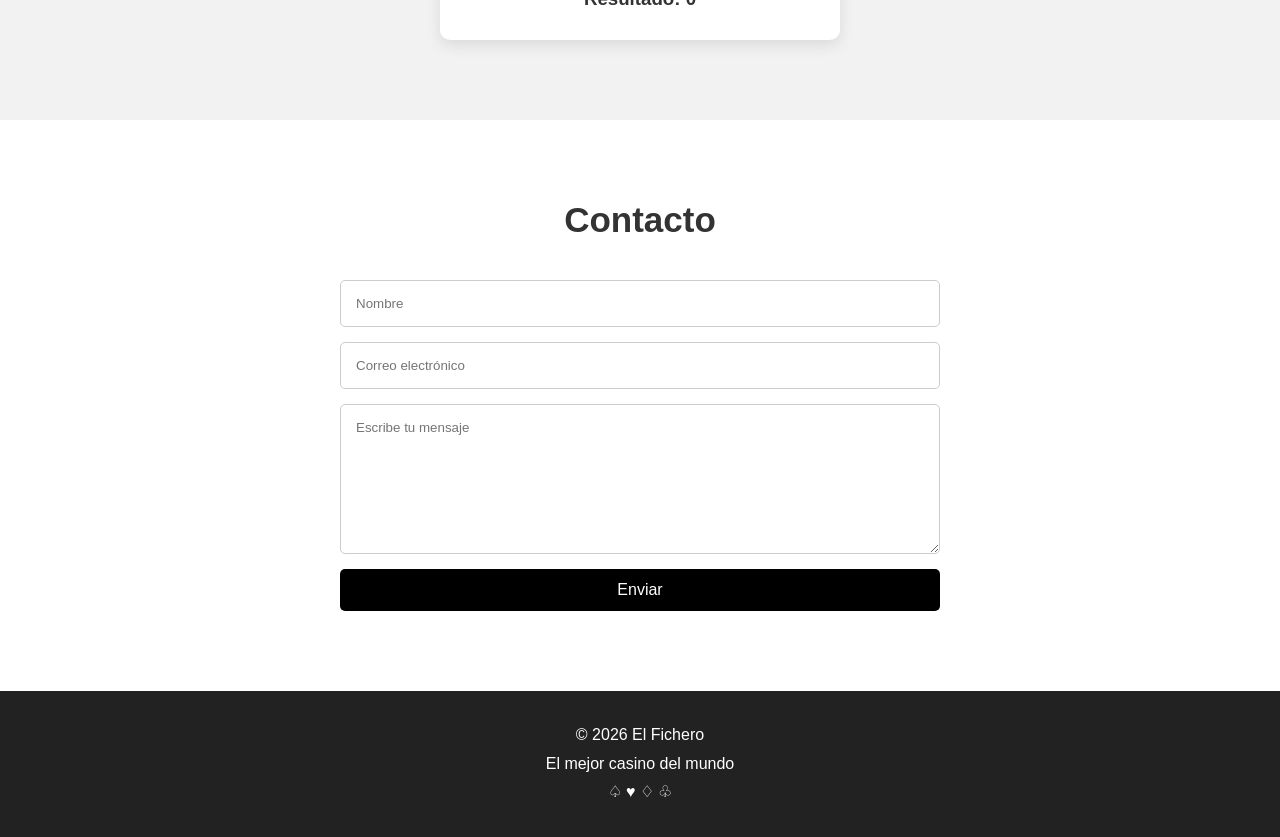
==== commit eb2d4333: "modified:   index.html" ====
--- a/index.html
+++ b/index.html
@@ -11,11 +11,8 @@
 </head>
 
 <body>
-
-    <!-- =========================
-         ENCABEZADO
-    ========================== -->
-    <header>
+    <section id="inicio" class="hero">
+     <header>
 
         <div class="logo">
             <img src="logo.png" alt="" width="75px">
@@ -30,14 +27,7 @@
             <a href="#contacto" class="botr">Contacto</a>
             <button onclick="location.href='registro.html'" class="BT">Registrate</button>
         </nav>
-
-    </header>
-
-
-    <!-- =========================
-         SECCIÓN PRINCIPAL
-    ========================== -->
-    <section id="inicio" class="hero">
+     </header>
 
         <div class="hero-text">
 
--- a/styles.css
+++ b/styles.css
@@ -51,7 +51,7 @@
 ========================= */
 
 header {
-    background-color: #222222;
+    background-color: none;
     color: white;
 
     display: flex;
@@ -199,7 +199,6 @@
 
     grid-template-columns:
         repeat(3, 1fr);
-
     gap: 25px;
 }
 
@@ -454,5 +453,8 @@
     .galeria {
         grid-template-columns: 1fr;
     }
-
-}
+    .clien {
+        grid-template-columns: 1fr;
+    }
+
+}
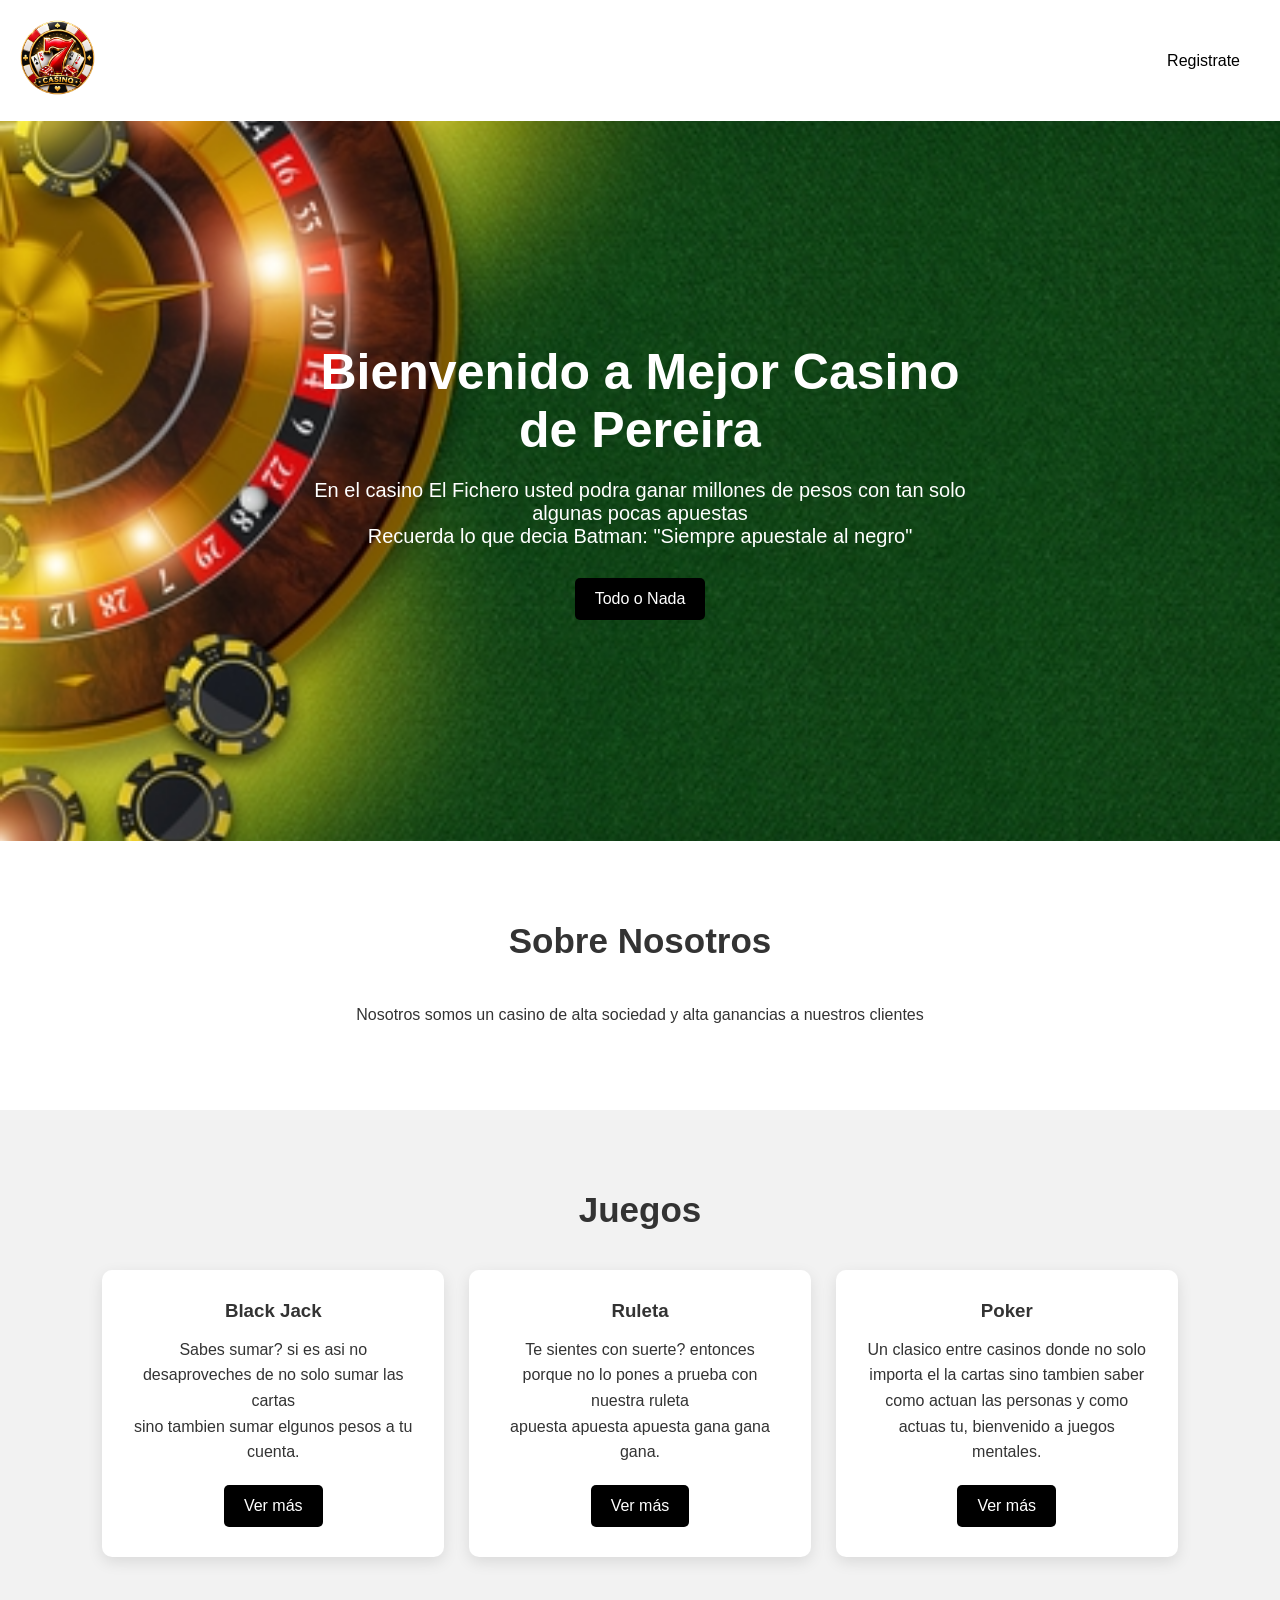
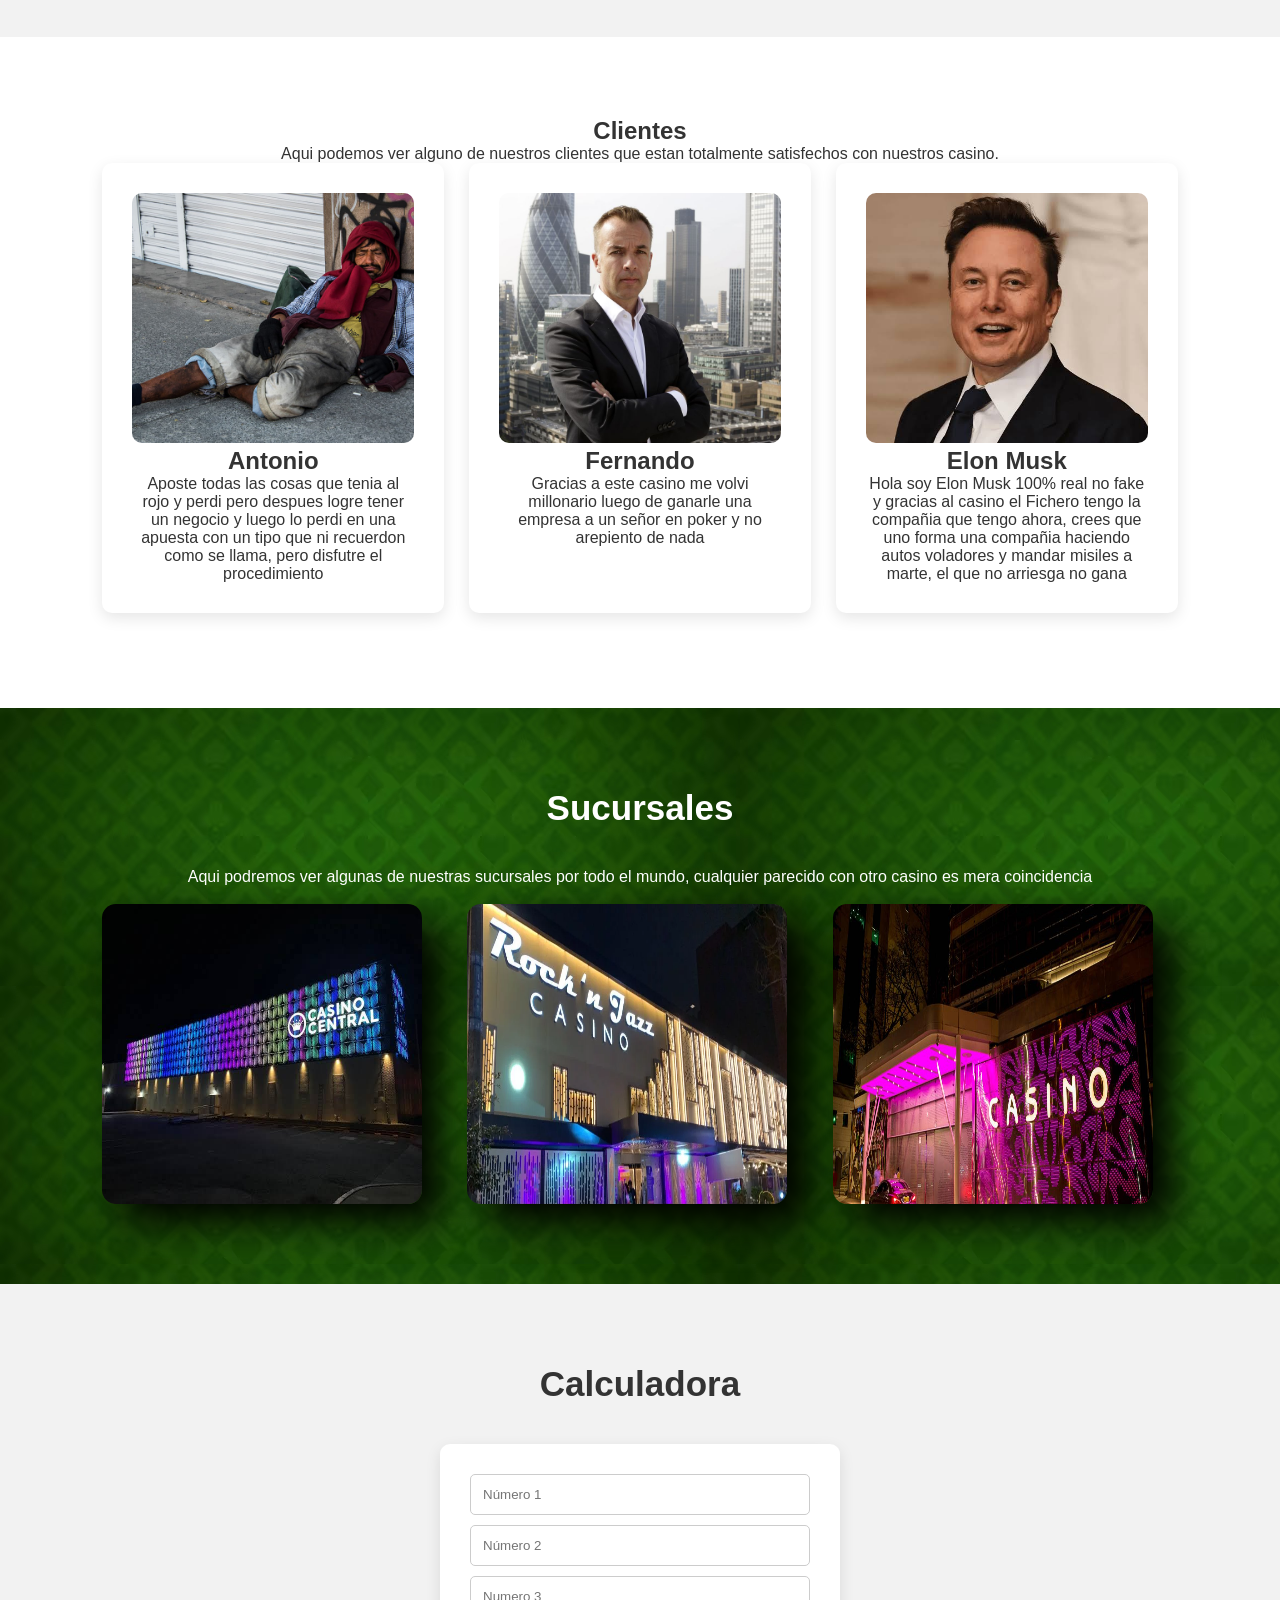
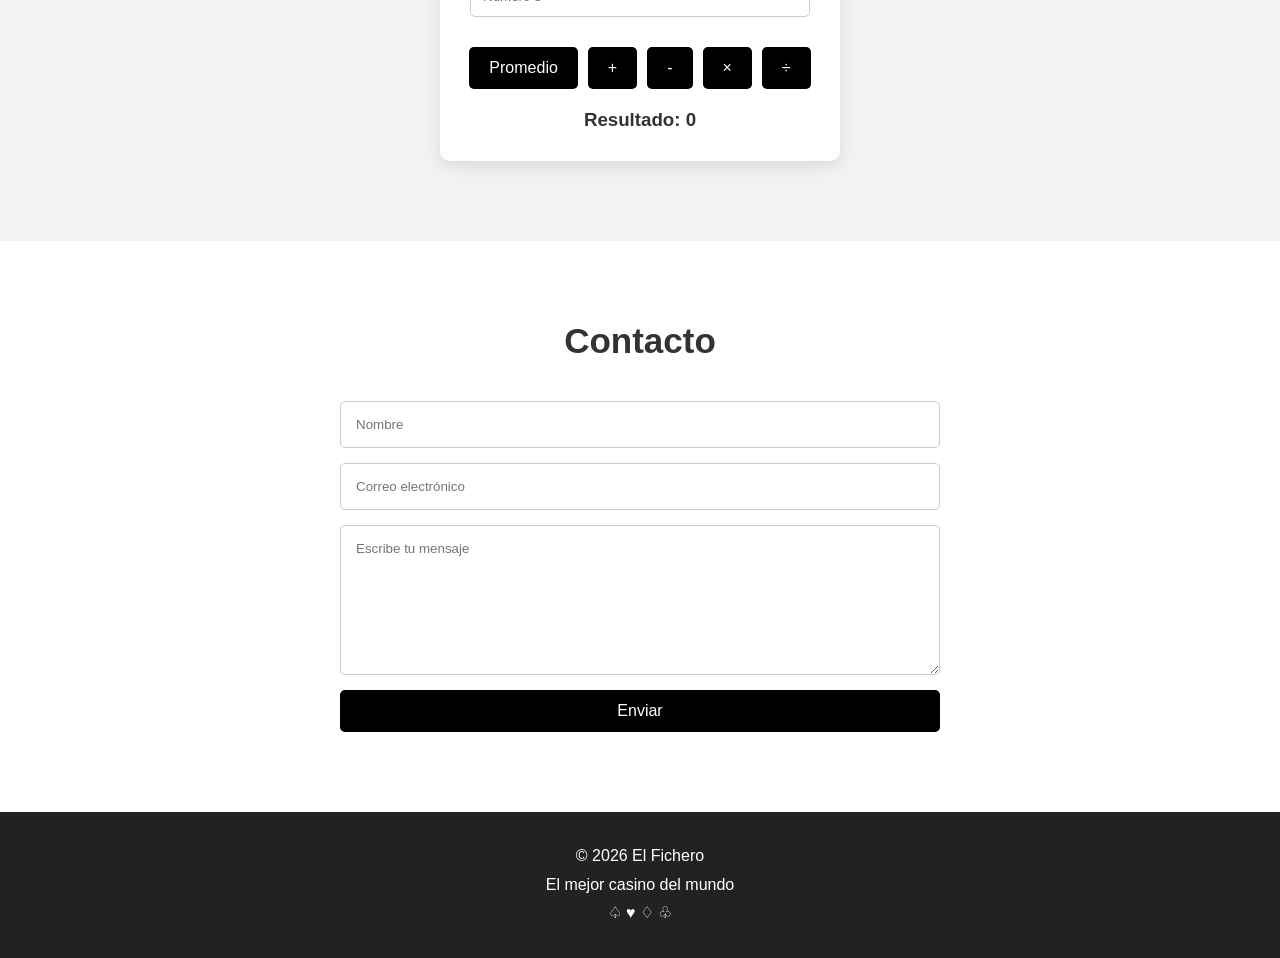
==== commit e7a2a40f: "modified:   index.html" ====
--- a/index.html
+++ b/index.html
@@ -11,7 +11,6 @@
 </head>
 
 <body>
-    <section id="inicio" class="hero">
      <header>
 
         <div class="logo">
@@ -28,7 +27,7 @@
             <button onclick="location.href='registro.html'" class="BT">Registrate</button>
         </nav>
      </header>
-
+    <section id="inicio" class="hero">
         <div class="hero-text">
 
             <h1>Bienvenido a Mejor Casino de Pereira</h1>
--- a/styles.css
+++ b/styles.css
@@ -53,17 +53,17 @@
 header {
     background-color: none;
     color: white;
-
+    position: fixed;
     display: flex;
     justify-content: space-between;
     align-items: center;
-
-    padding: 20px 8%;
-
+    padding: 20px;
     position: sticky;
     top: 0;
-
     z-index: 1000;
+    left: 0;
+    width: 100%;
+    
 }
 
 .logo {
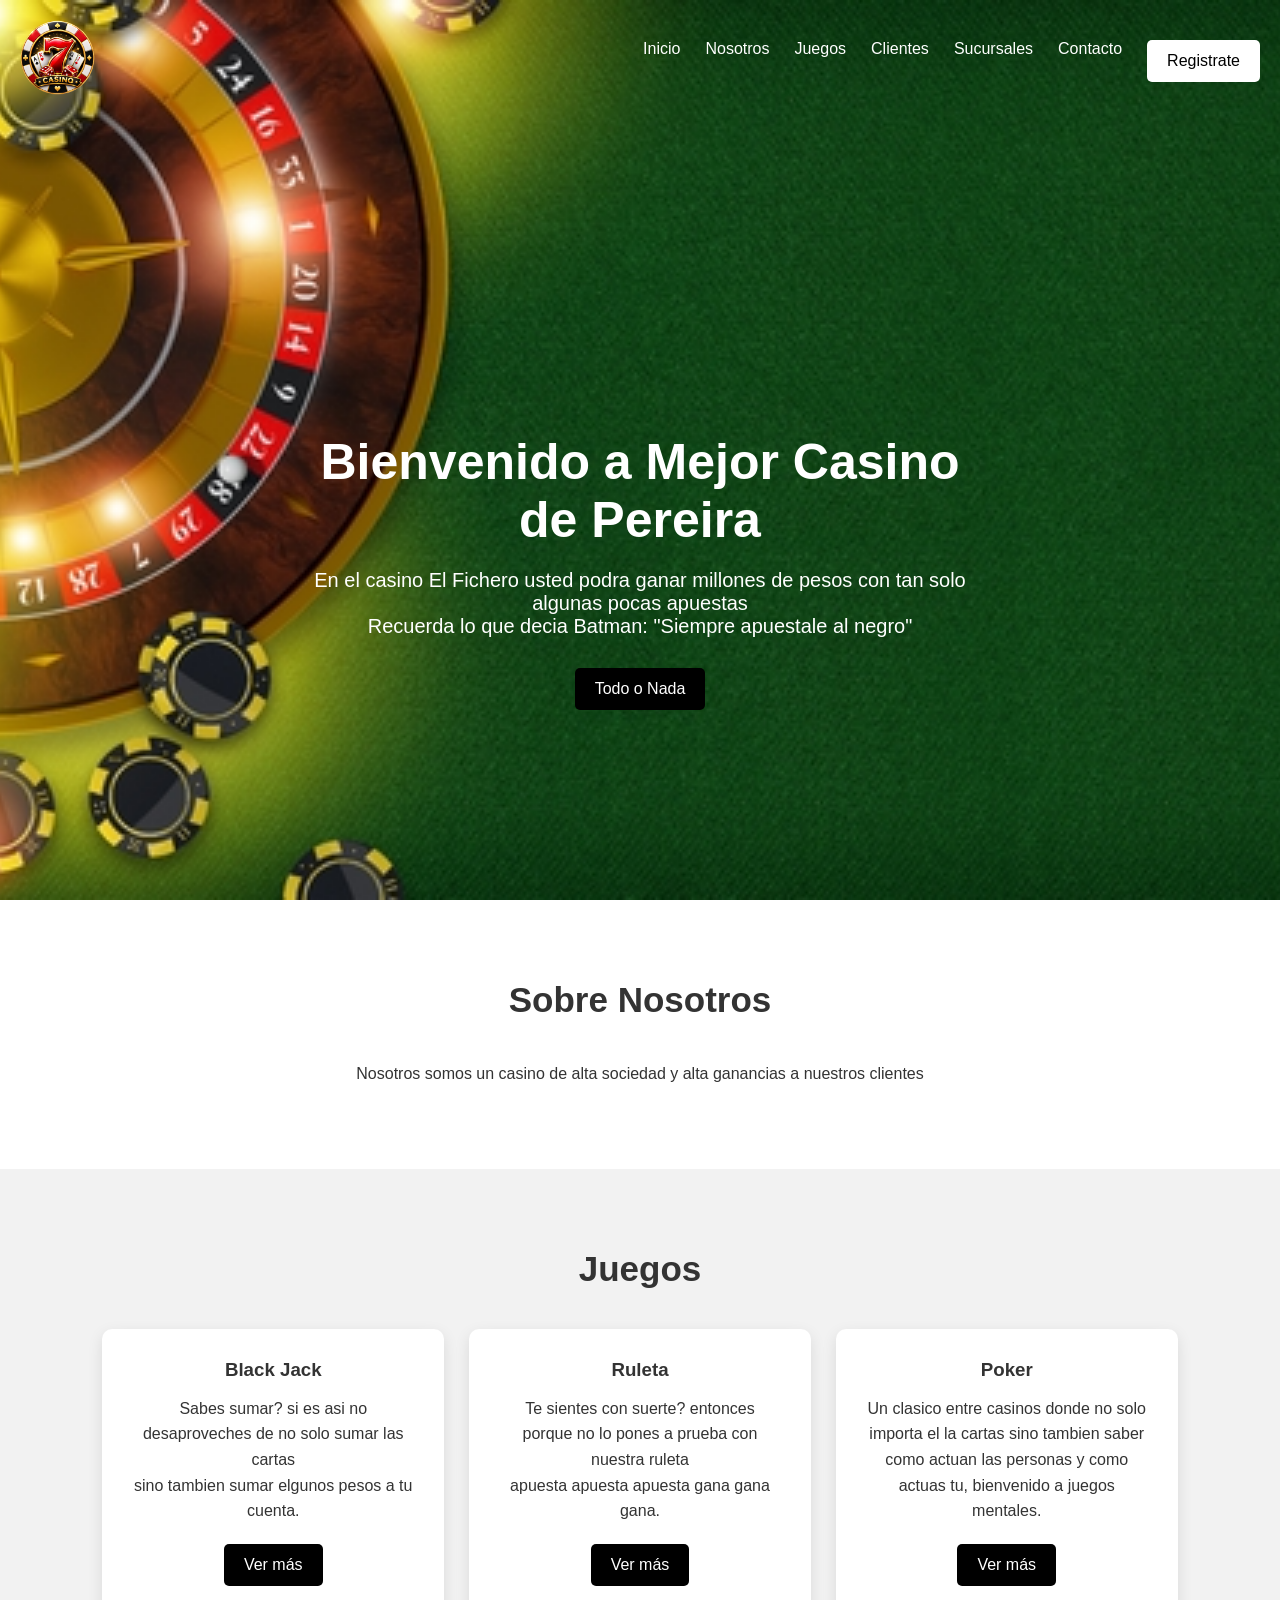
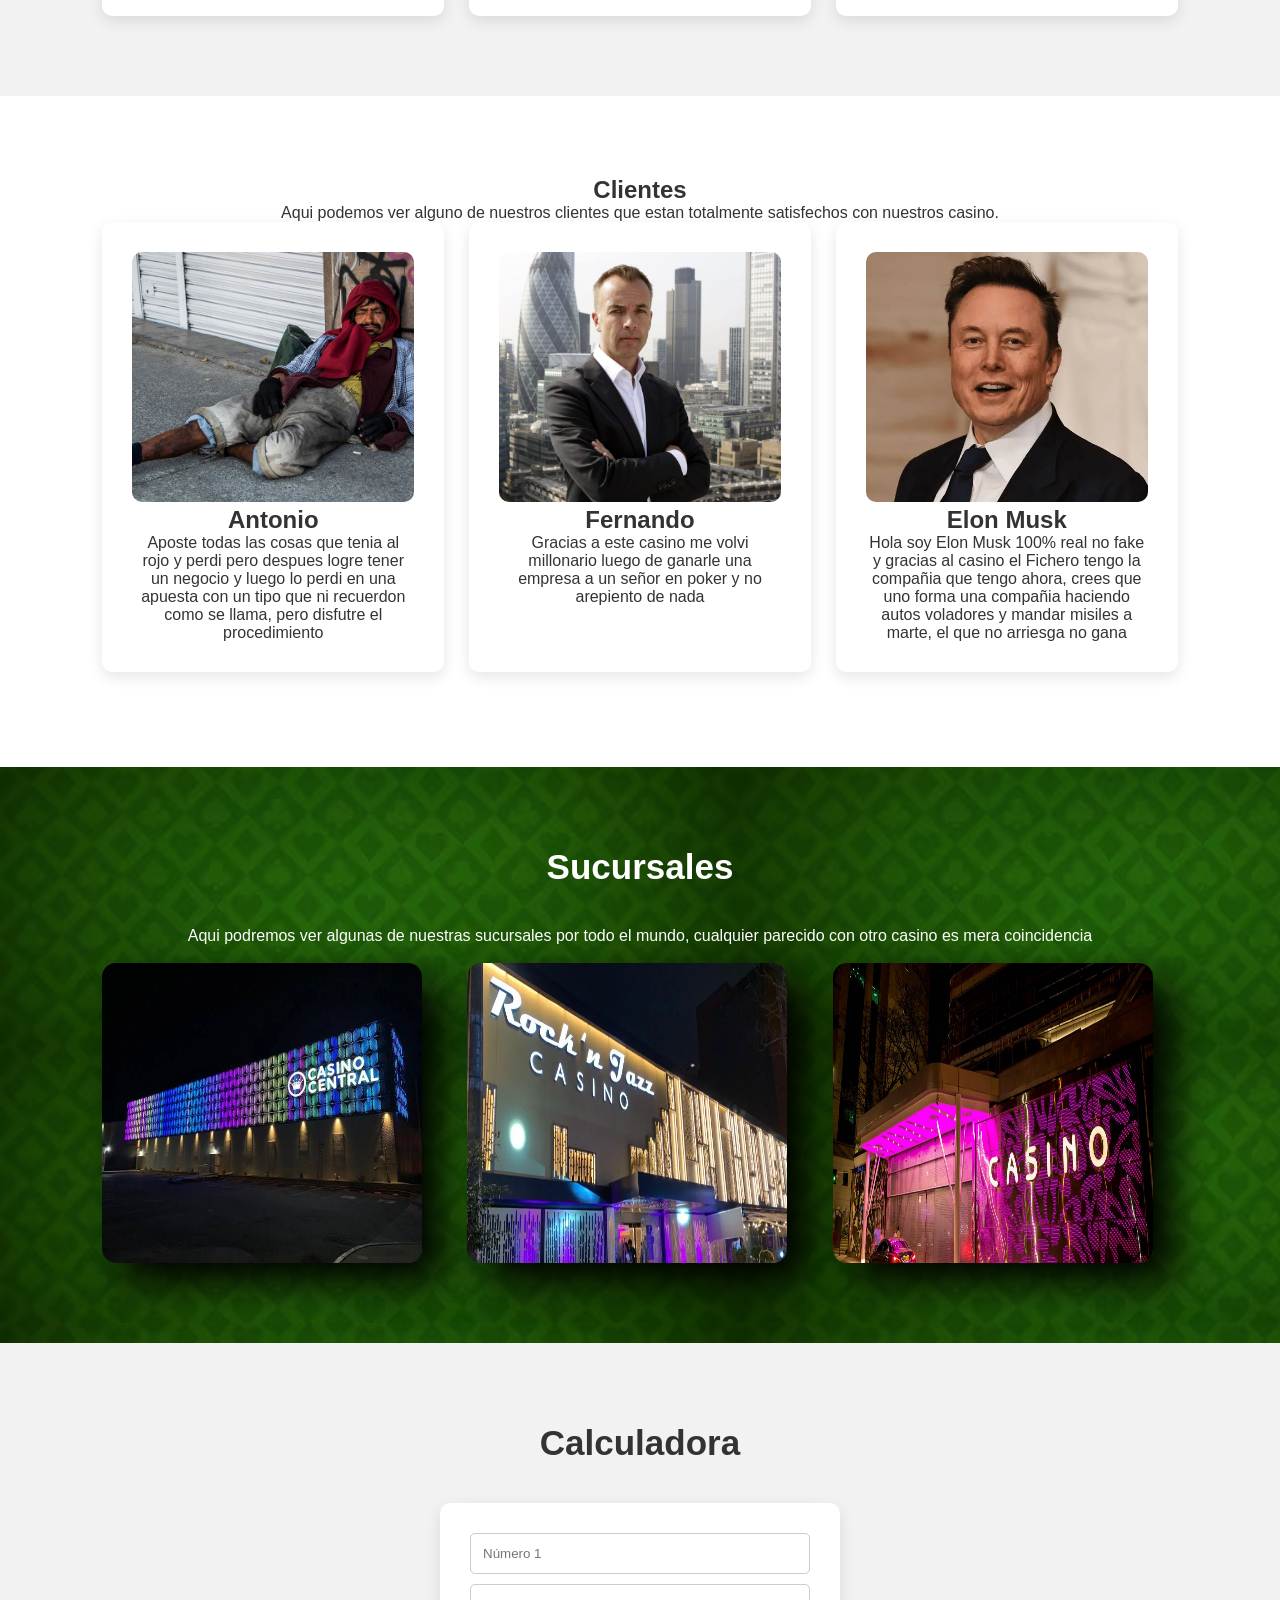
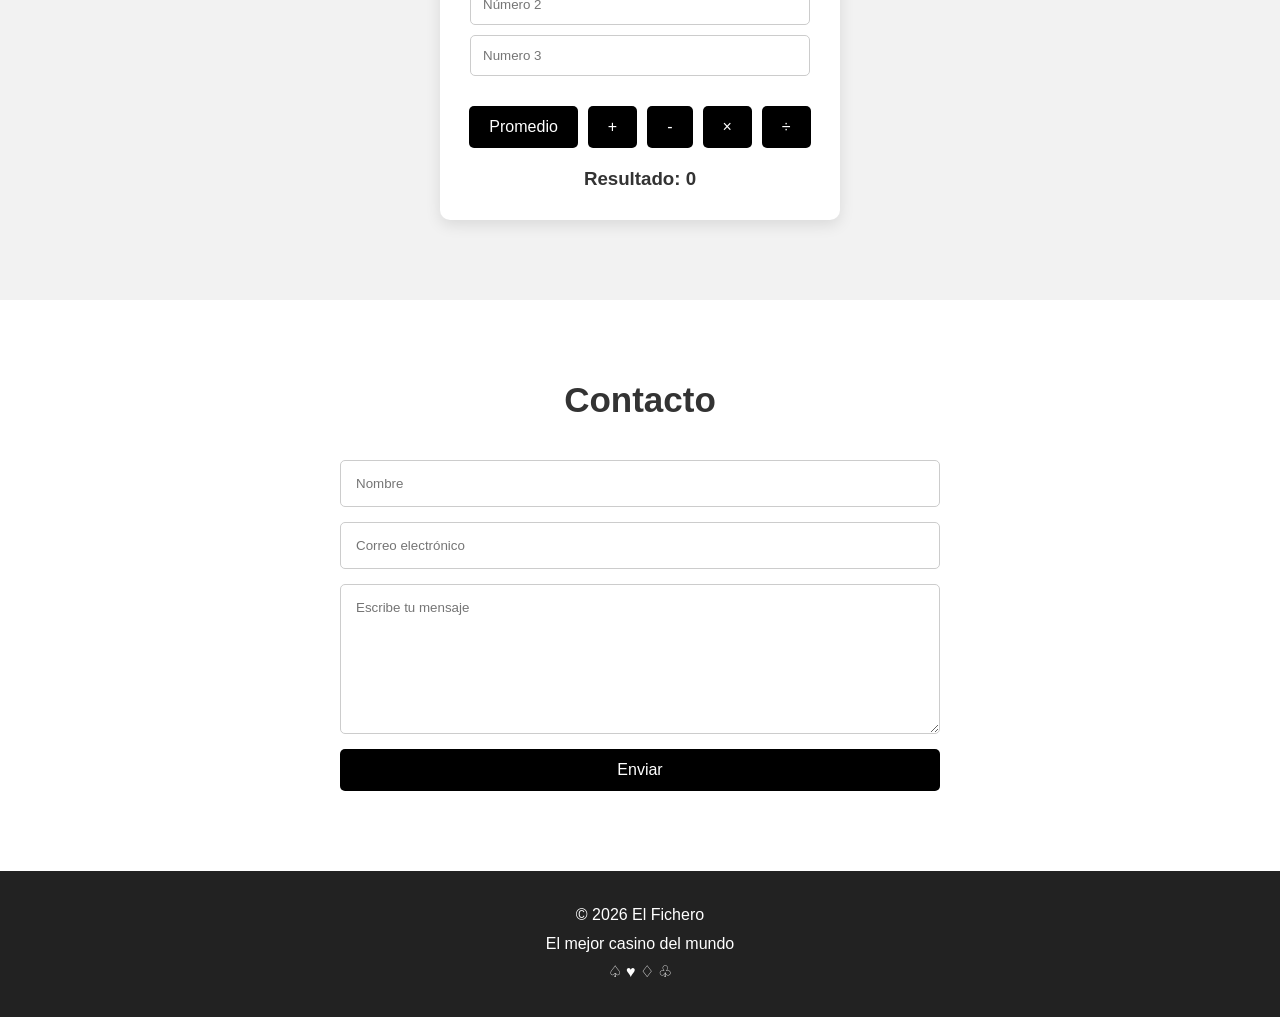
==== commit 432585bc: "modified:   index.html 	modified:   styles.css" ====
--- a/index.html
+++ b/index.html
@@ -11,8 +11,8 @@
 </head>
 
 <body>
-     <header>
-
+<section class="merengue">
+    <header>
         <div class="logo">
             <img src="logo.png" alt="" width="75px">
         </div>
@@ -26,25 +26,20 @@
             <a href="#contacto" class="botr">Contacto</a>
             <button onclick="location.href='registro.html'" class="BT">Registrate</button>
         </nav>
-     </header>
-    <section id="inicio" class="hero">
+    </header>
+    <div id="inicio" class="hero">
         <div class="hero-text">
-
             <h1>Bienvenido a Mejor Casino de Pereira</h1>
-
             <p>
                 En el casino El Fichero usted podra ganar millones de pesos con tan solo algunas pocas apuestas <br>
                 Recuerda lo que decia Batman: "Siempre apuestale al negro"
             </p>
-
             <button onclick="mostrarMensaje()">
                 Todo o Nada
             </button>
-
-        </div>
-
-    </section>
-
+        </div>
+    </div>
+</section>
 
     <!-- =========================
          NOSOTROS
--- a/styles.css
+++ b/styles.css
@@ -51,7 +51,6 @@
 ========================= */
 
 header {
-    background-color: none;
     color: white;
     position: fixed;
     display: flex;
@@ -63,7 +62,7 @@
     z-index: 1000;
     left: 0;
     width: 100%;
-    
+
 }
 
 .logo {
@@ -92,7 +91,14 @@
 /* =========================
    HERO
 ========================= */
-
+.merengue{
+    background-image: url(Detras.jpg);
+    background-size: cover;
+    background-position: center;
+    height: 100vh;
+    background-repeat: no-repeat;
+
+}
 .hero {
     min-height: 80vh;
 
@@ -103,13 +109,9 @@
     text-align: center;
 
     padding: 40px;
-
-    background-image:
-        url("Detras.jpg");
-
     background-size: cover;
     background-position: center;
-
+    height: 100vh;
     color: white;
 }
 
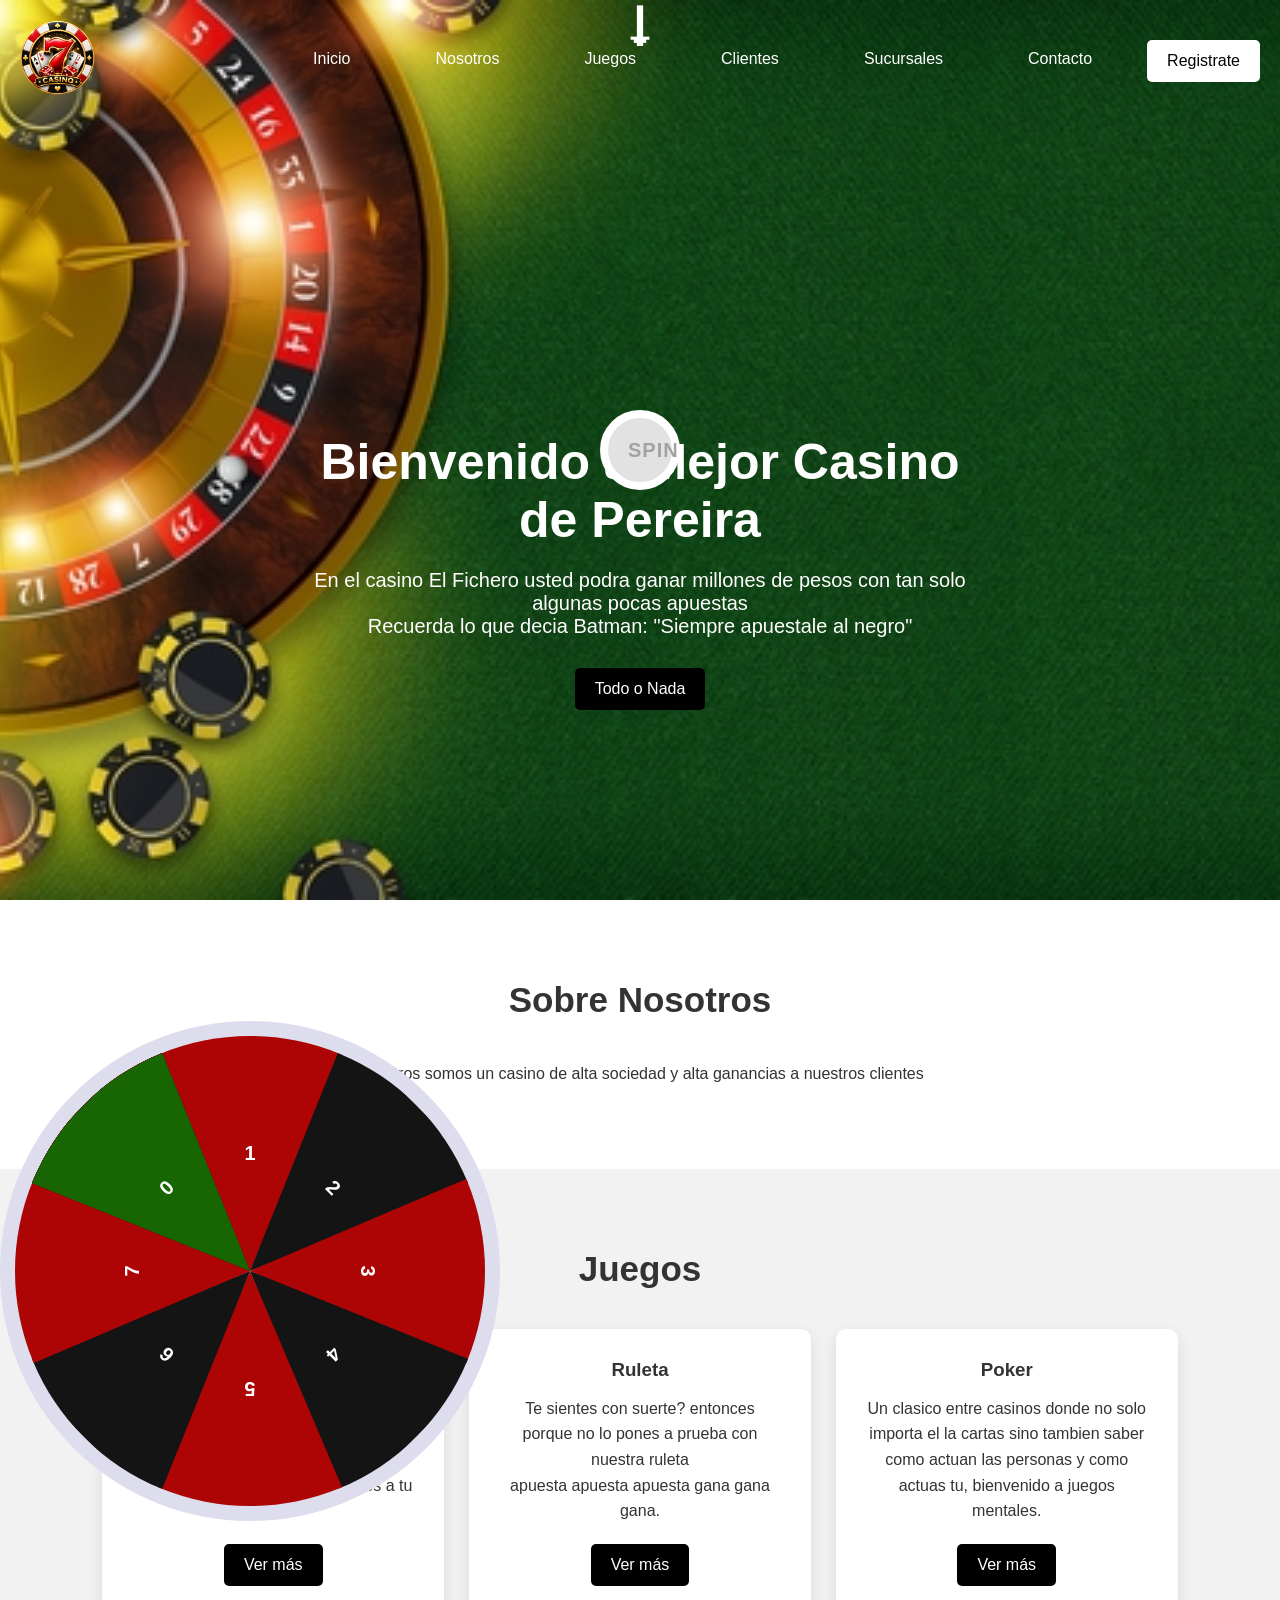
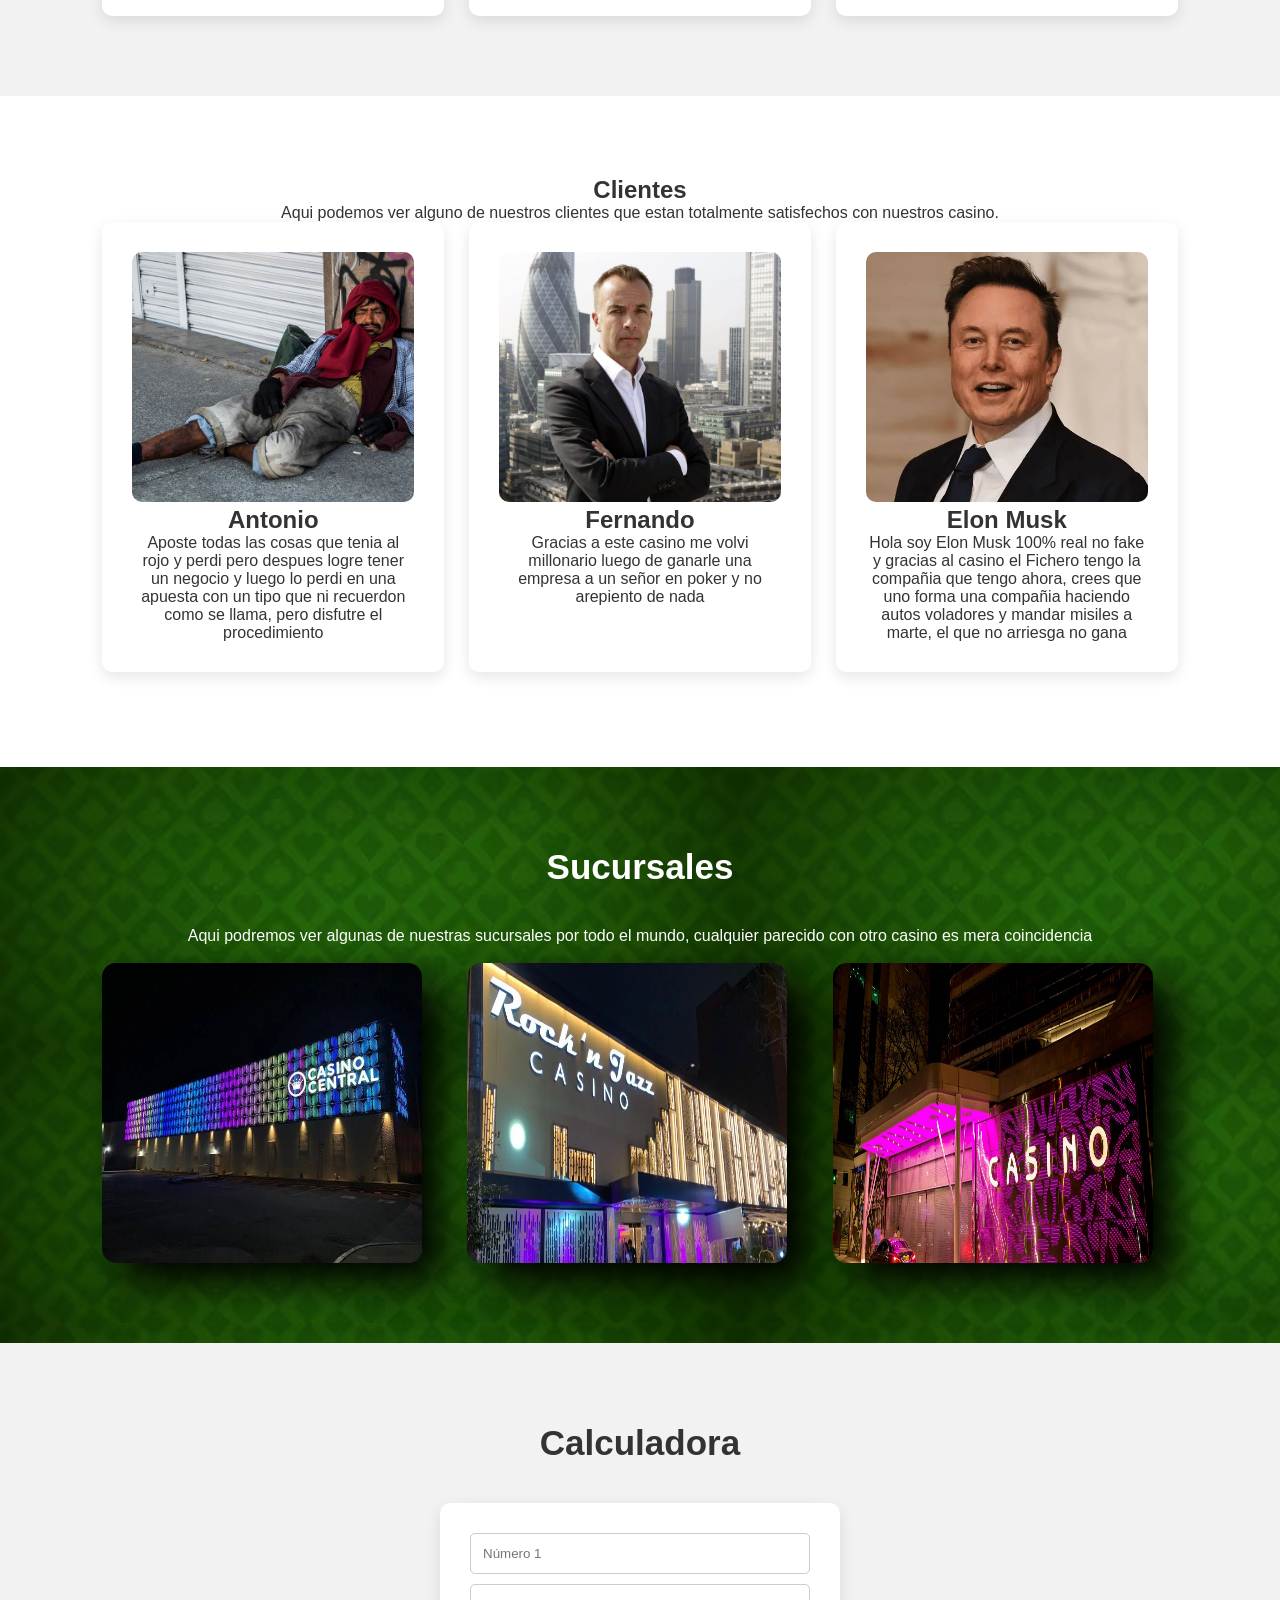
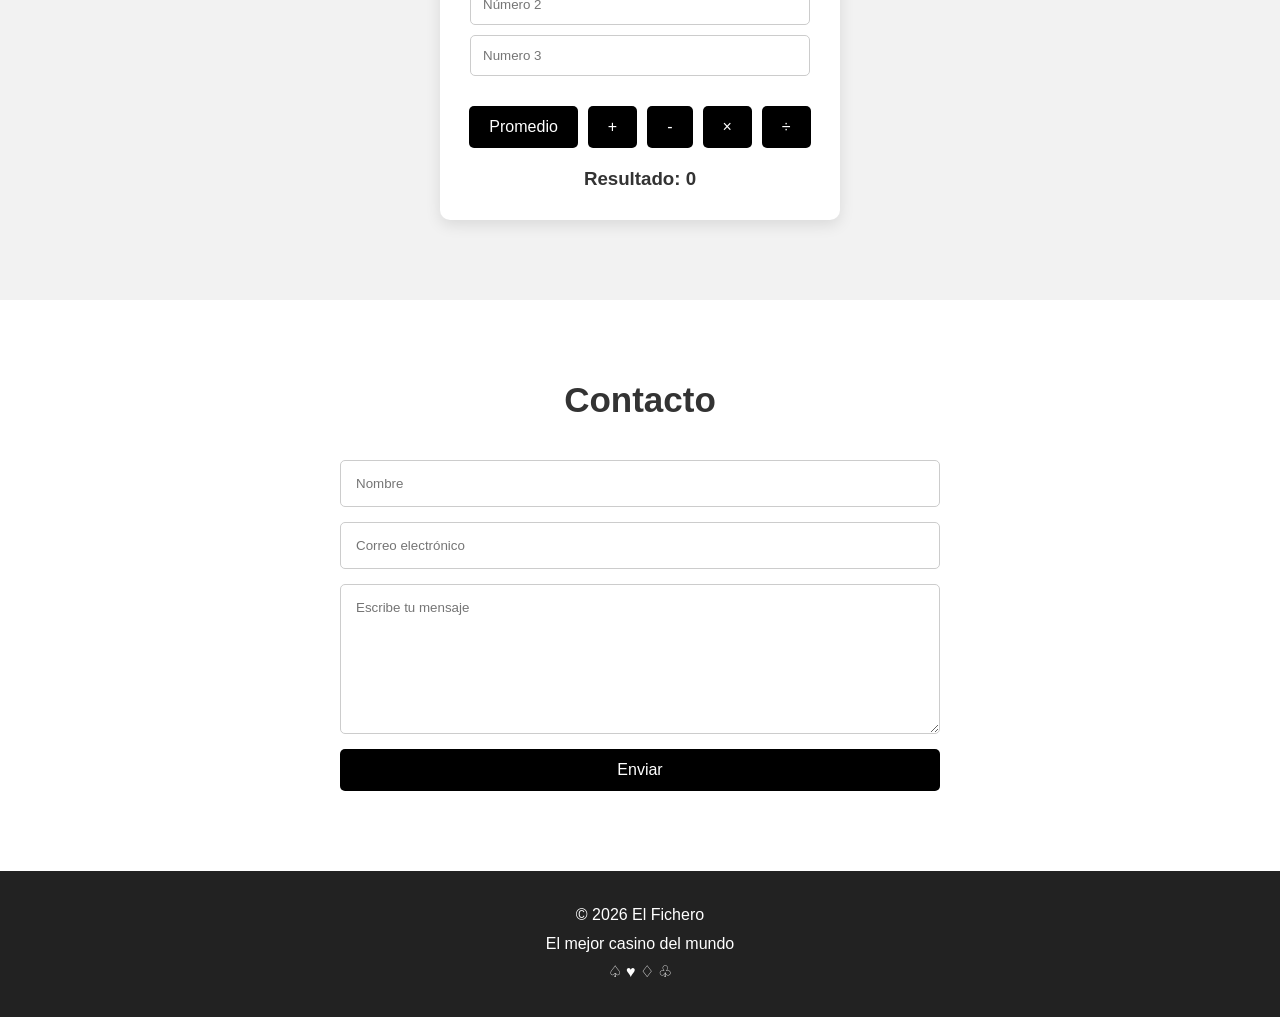
==== commit 1a58b0d8: "modified:   index.html 	modified:   script.js 	modified:   styles.css" ====
--- a/index.html
+++ b/index.html
@@ -39,6 +39,29 @@
             </button>
         </div>
     </div>
+    <div class="ruleta">
+        <button id="spin">spin</button>
+        <span class="arrow"></span>
+        <div class="conRuleta">
+            <div class="uno">1</div>
+            <div class="dos">2</div>
+            <div class="tres">3</div>
+            <div class="cuatro">4</div>
+            <div class="cinco">5</div>
+            <div class="seis">6</div>
+            <div class="siete">7</div>
+            <div class="ocho">8</div>
+            <div class="nueve">9</div>
+            <div class="diez">10</div>
+            <div class="once">11</div>
+            <div class="doce">12</div>
+            <div class="trece">13</div>
+            <div class="catorce">14</div>
+            <div class="quince">15</div>
+            <div class="cero">0</div>
+        </div>
+
+    </div>
 </section>
 
     <!-- =========================
--- a/styles.css
+++ b/styles.css
@@ -76,15 +76,23 @@
 }
 
 nav a{
+    margin: 10px 30px;
     color: white;
     text-decoration: none;
+    background-image: linear-gradient(rgb(219, 29, 4));
+    background-repeat: no-repeat;
+    background-size: 0% 2px;
+    background-position: left bottom;
+    transition: background-size 700ms ease-in-out;
+    font-family:'Franklin Gothic Medium', 'Arial Narrow', Arial, sans-serif;
 }
 
 nav .botr:hover{
-    color: red;
+    background-size: 100% 2px;
 }
 nav .botg:hover{
-    color: darkgreen;
+    background-size: 100% 2px;  
+    background-image: linear-gradient(rgb(5, 105, 27));
 }
 
 
@@ -127,6 +135,136 @@
 .hero p {
     font-size: 20px;
     margin-bottom: 30px;
+}
+
+.conRuleta{
+	width:500px;
+	height:500px;
+	background-color: #ccc;
+	border-radius:50%;
+	border:15px solid #dde;
+	position: relative;
+	overflow: hidden;
+	transition: 5s;
+}
+
+.conRuleta div{
+	height:50%;
+	width:200px;
+	position: absolute;
+	clip-path: polygon(100% 0 , 50% 100% , 0 0 );
+	transform:translateX(-50%);
+	transform-origin:bottom;
+	text-align:center;
+	display:flex;
+	align-items: center;
+	justify-content: center;
+	font-size:20px;
+	font-weight:bold;
+	font-family:sans-serif;
+	color:#fff;
+	left:135px;
+}
+
+.conRuleta .uno{
+	background-color: #ad0505;
+	left:50%;
+}
+.conRuleta .dos{
+	background-color: #141414;
+	transform: rotate(45deg);
+}
+.conRuleta .tres{
+	background-color: #ad0505;
+	transform:rotate(90deg);
+}
+.conRuleta .cuatro{
+	background-color: #141414;
+	transform: rotate(135deg);
+}
+.conRuleta .cinco{
+	background-color: #ad0505;
+	transform: rotate(180deg);
+}
+.conRuleta .seis{
+	background-color: #141414;
+	transform: rotate(225deg);
+}
+.conRuleta .siete{
+	background-color: #ad0505;
+	transform: rotate(270deg);
+}
+.conRuleta .ocho{
+	background-color: #141414;
+	transform: rotate(315deg);
+}
+
+.conRuleta .nueve{
+	background-color: #ad0505;
+	transform: rotate(315deg);
+}
+.conRuleta .diez{
+	background-color: #141414;
+	transform: rotate(315deg);
+}
+.conRuleta .once{
+	background-color: #ad0505;
+	transform: rotate(315deg);
+}
+.conRuleta .doce{
+	background-color: #141414;
+	transform: rotate(315deg);
+}
+.conRuleta .trece{
+	background-color: #ad0505;
+	transform: rotate(315deg);
+}
+.conRuleta .catorce{
+	background-color: #141414;
+	transform: rotate(315deg);
+}
+.conRuleta .quince{
+	background-color: #ad0505;
+	transform: rotate(315deg);
+}
+
+.conRuleta .cero{
+	background-color: #176603;
+	transform: rotate(315deg);
+}
+
+.arrow{
+	position: absolute;
+	top:0;
+	left:50%;
+	transform: translateX(-50%);
+	color:#fff;
+}
+
+.arrow::before{
+	content:"\1F817";
+	font-size:50px;
+}
+
+#spin{
+	position: absolute;
+	top:50%;
+	left:50%;
+	transform:translate(-50%,-50%);
+	z-index:10;
+	background-color: #e2e2e2;
+	text-transform: uppercase;
+	border:8px solid #fff;
+	font-weight:bold;
+	font-size:20px;
+	color:#a2a2a2;
+	width: 80px;
+	height:80px;
+	font-family: sans-serif;
+	border-radius:50%;
+	cursor: pointer;
+	outline:none;
+	letter-spacing: 1px;
 }
 
 
@@ -459,4 +597,4 @@
         grid-template-columns: 1fr;
     }
 
-}
+}
